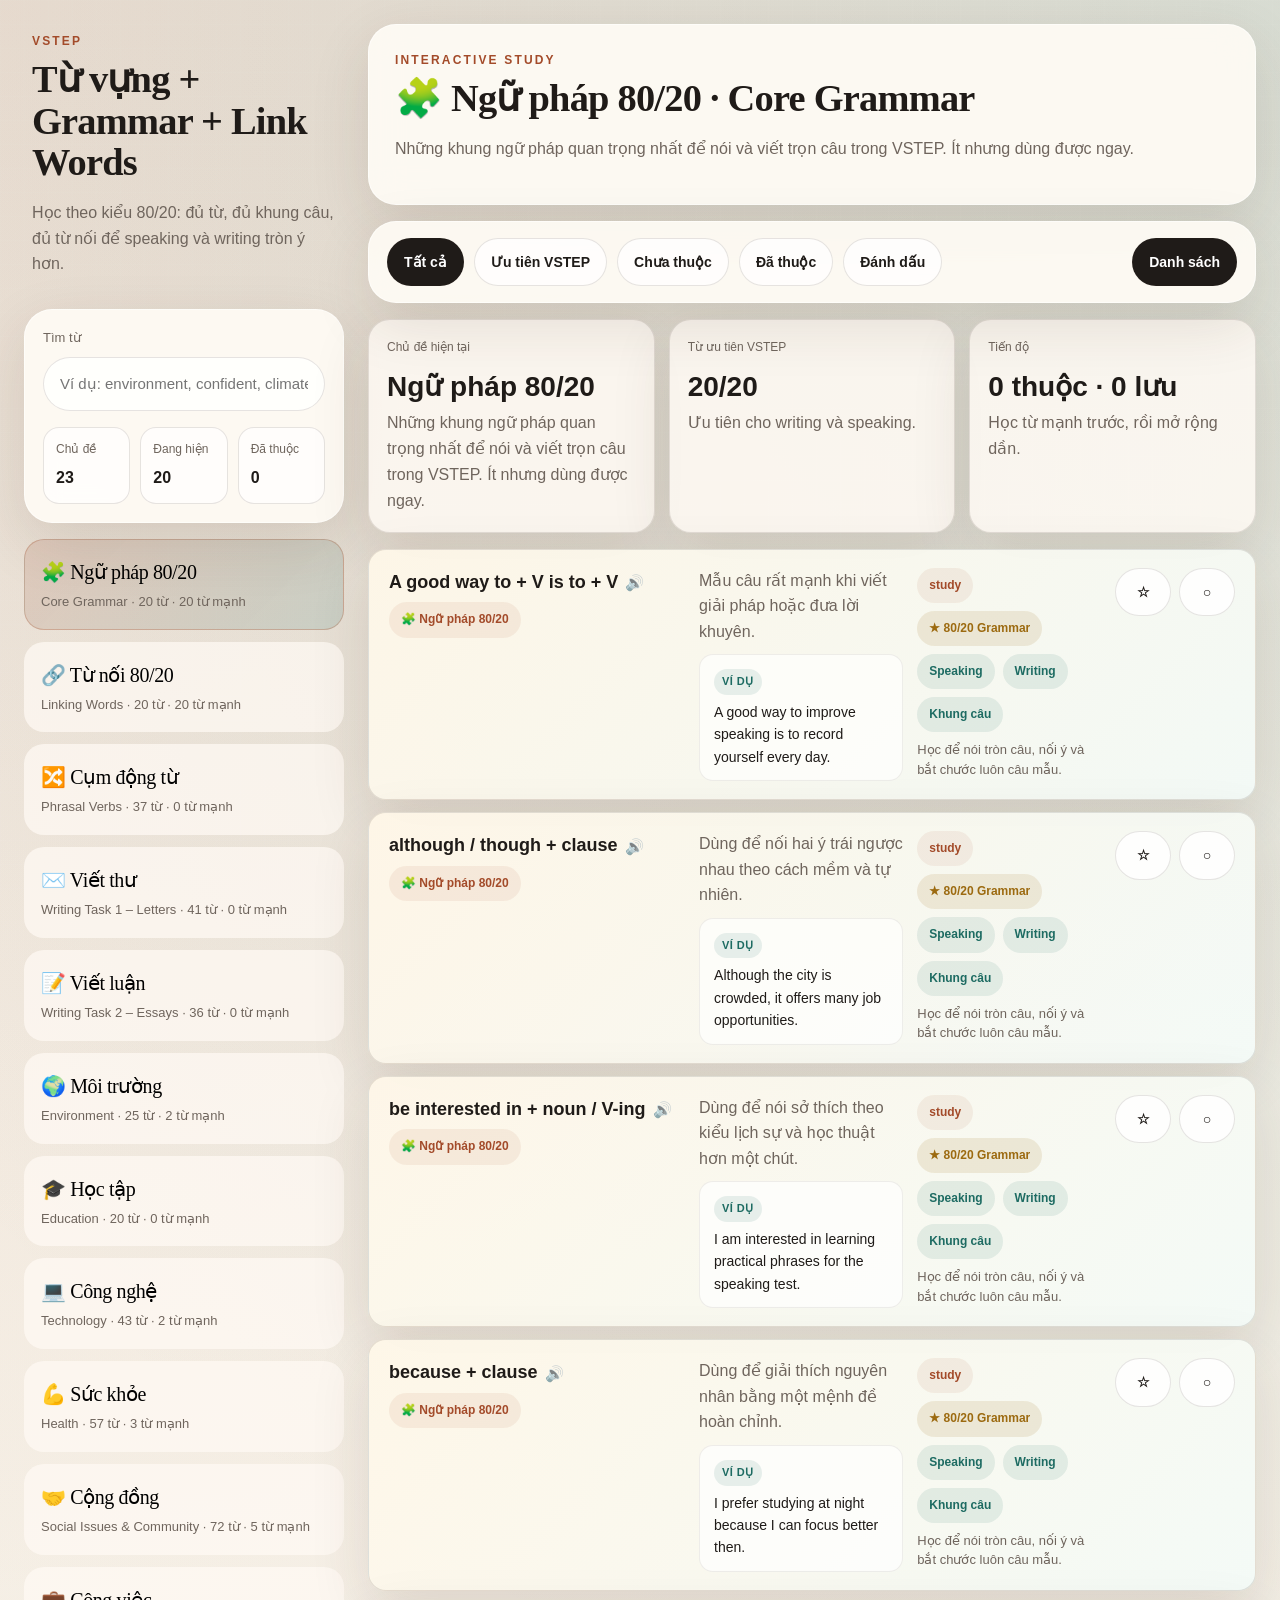
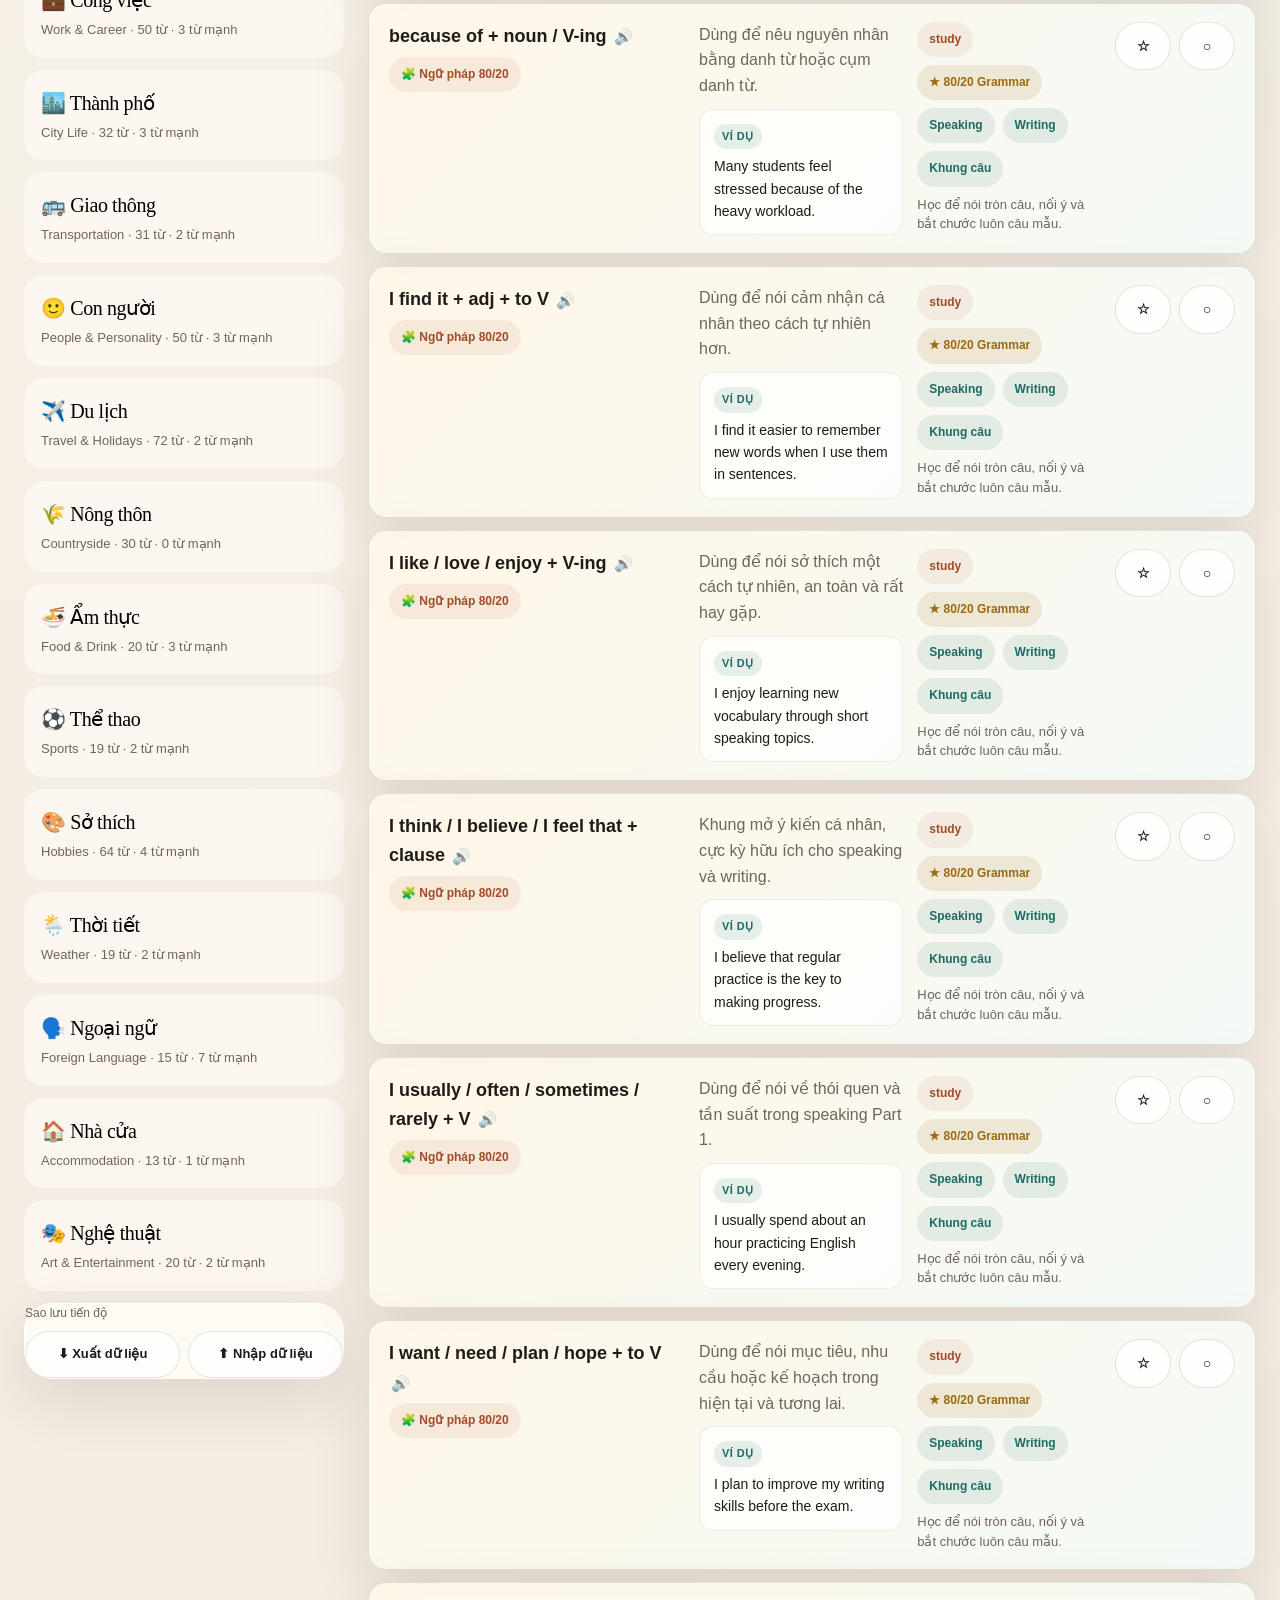
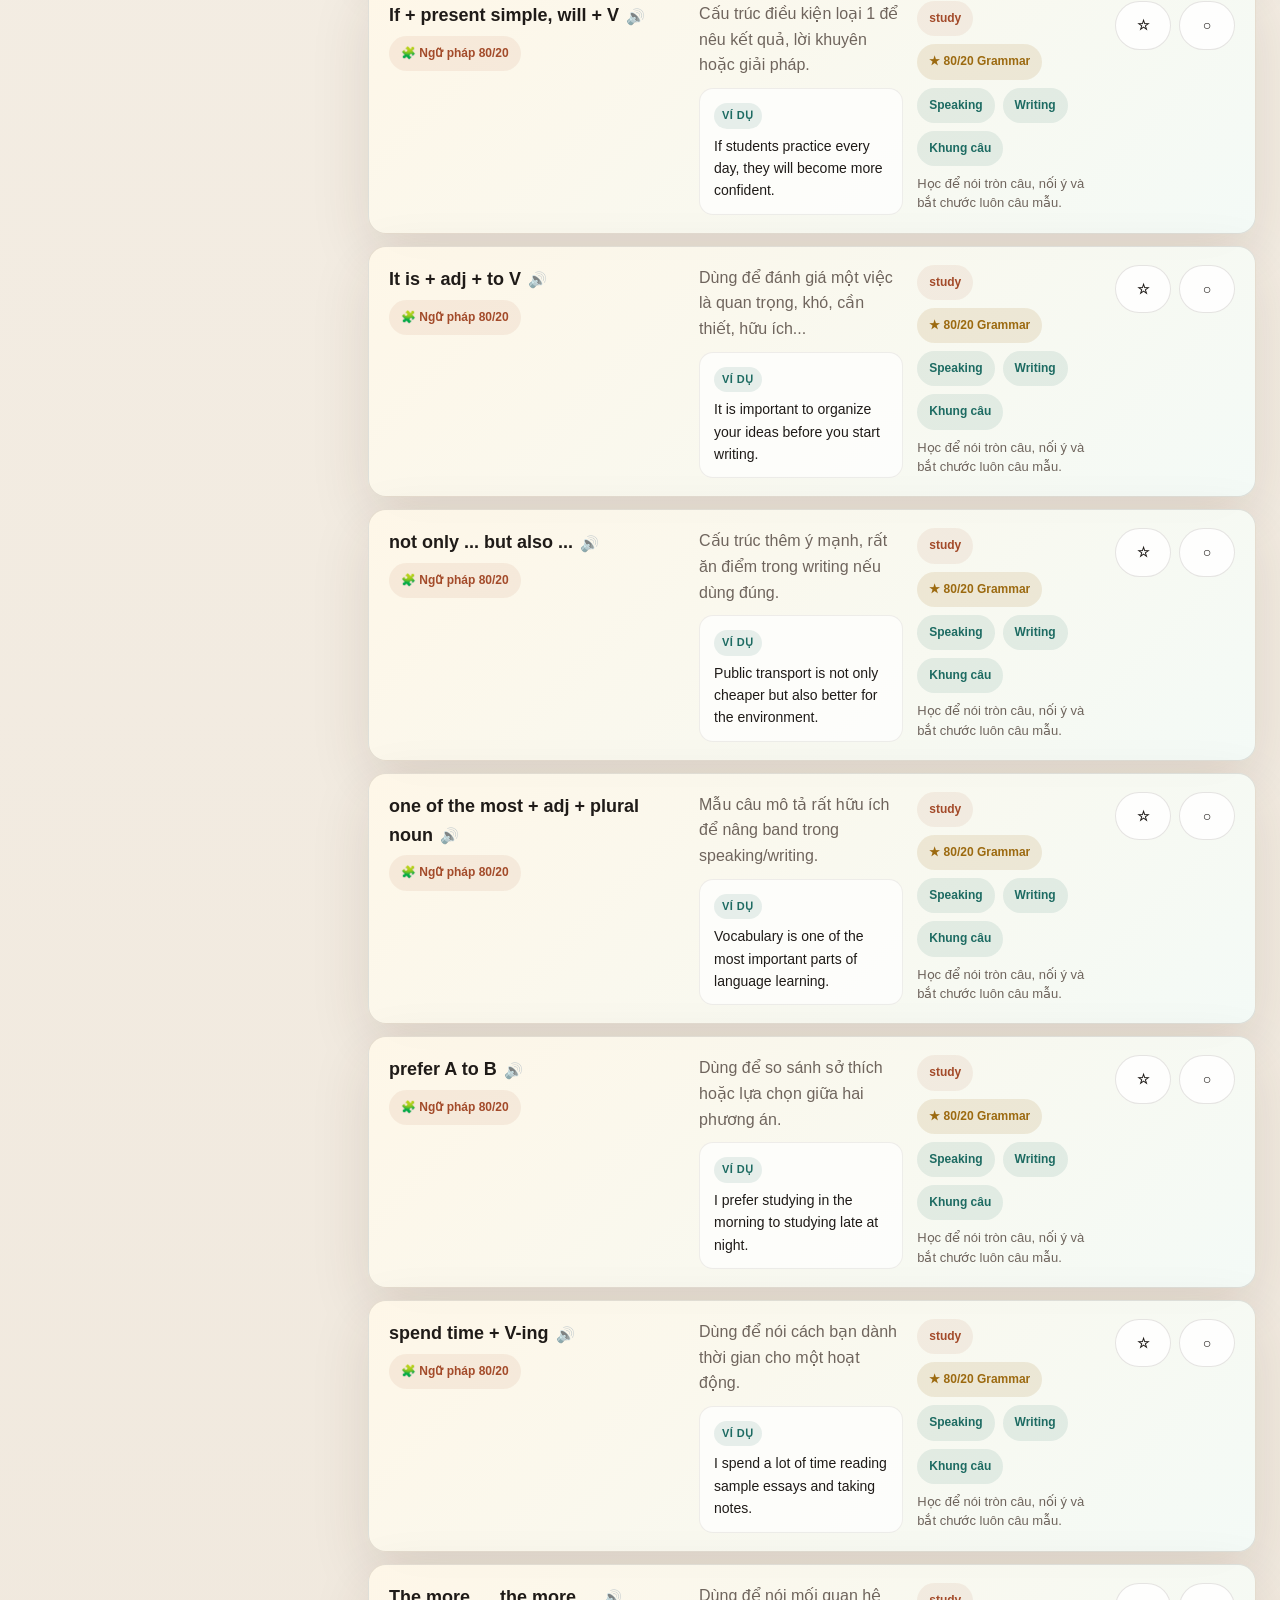
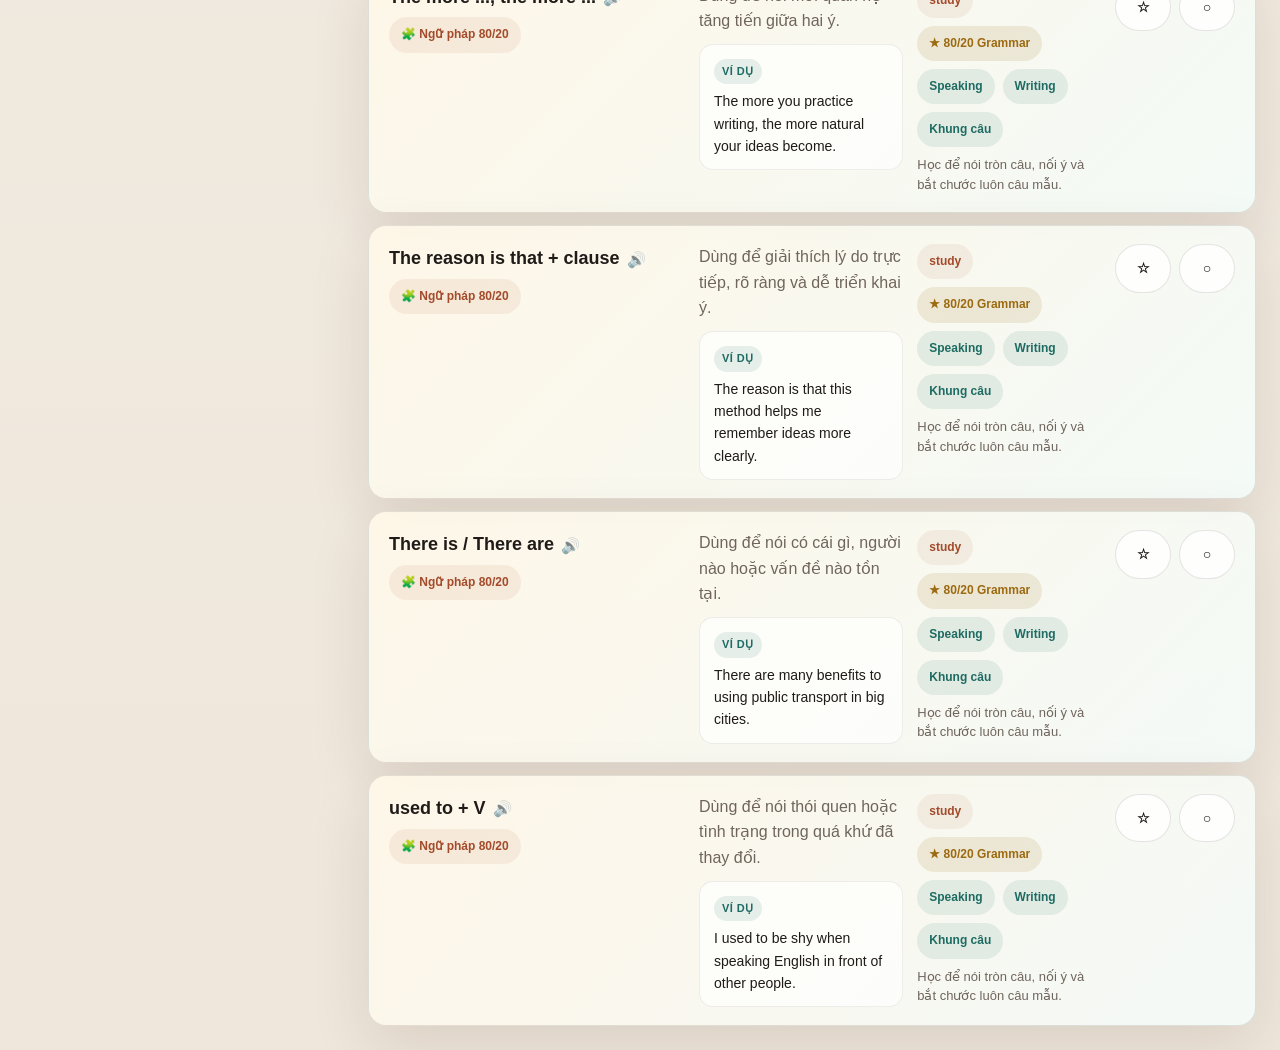
==== index.html @ f8750a2a "feat: thêm export/import tiến độ học (mastered, favorites)" ====
<!DOCTYPE html>
<html lang="vi">
<head>
  <meta charset="UTF-8" />
  <meta name="viewport" content="width=device-width, initial-scale=1.0" />
  <title>VSTEP Vocabulary Studio</title>
  <link rel="stylesheet" href="./styles.css" />
</head>
<body>
  <!-- Mobile: drawer backdrop -->
  <div class="drawer-backdrop" id="drawerBackdrop"></div>

  <div class="app-shell">
    <aside class="sidebar" id="sidebar">
      <div class="drawer-handle-bar"></div>
      <div class="brand">
        <p class="eyebrow">VSTEP</p>
        <h1>Từ vựng + Grammar + Link Words</h1>
        <p class="muted">Học theo kiểu 80/20: đủ từ, đủ khung câu, đủ từ nối để speaking và writing tròn ý hơn.</p>
      </div>

      <div class="panel sticky-panel">
        <label class="label" for="searchInput">Tìm từ</label>
        <input id="searchInput" class="search" type="text" placeholder="Ví dụ: environment, confident, climate change..." />

        <div class="mini-stats">
          <div>
            <span class="mini-label">Chủ đề</span>
            <strong id="themeCount">0</strong>
          </div>
          <div>
            <span class="mini-label">Đang hiện</span>
            <strong id="wordCount">0</strong>
          </div>
          <div>
            <span class="mini-label">Đã thuộc</span>
            <strong id="masteredCount">0</strong>
          </div>
        </div>
      </div>

      <div class="theme-list" id="themeList"></div>

      <div class="panel" style="margin:12px 0 0">
        <p class="mini-label" style="margin:0 0 8px">Sao lưu tiến độ</p>
        <div style="display:flex;gap:8px;flex-wrap:wrap">
          <button class="btn ghost" id="exportBtn" style="flex:1;font-size:13px">⬇ Xuất dữ liệu</button>
          <label class="btn ghost" id="importLabel" style="flex:1;font-size:13px;text-align:center;cursor:pointer">⬆ Nhập dữ liệu
            <input type="file" id="importFile" accept=".json" style="display:none" />
          </label>
        </div>
      </div>
    </aside>

    <main class="main">

      <!-- Mobile-only topbar -->
      <div class="mobile-topbar">
        <div class="mobile-topbar-brand">
          <p class="eyebrow" style="margin:0">VSTEP</p>
          <strong class="mobile-brand-title">Vocabulary Studio</strong>
        </div>
        <button class="mobile-topic-pill" id="openDrawerBtn" aria-label="Chọn chủ đề">
          <span id="mobileTopicLabel">Chọn chủ đề</span>
          <span class="mobile-topic-arrow">›</span>
        </button>
      </div>

      <section class="hero panel">
        <div>
          <p class="eyebrow">Interactive Study</p>
          <h2 id="heroTitle">Chọn một chủ đề để bắt đầu</h2>
          <p id="heroDesc" class="muted">Từ/cụm quan trọng cho speaking và writing sẽ được ưu tiên hiển thị trước.</p>
        </div>
        <div class="hero-actions">
          <button class="btn ghost" id="shuffleBtn">Đảo thẻ</button>
          <button class="btn" id="toggleQuizBtn">Bật quiz</button>
        </div>
      </section>

      <section class="controls panel">
        <div class="chips" id="filterChips">
          <button class="chip active" data-filter="all">Tất cả</button>
          <button class="chip" data-filter="priority">Ưu tiên VSTEP</button>
          <button class="chip" data-filter="unmastered">Chưa thuộc</button>
          <button class="chip" data-filter="mastered">Đã thuộc</button>
          <button class="chip" data-filter="favorites">Đánh dấu</button>
        </div>

        <div class="view-switch">
          <button class="seg active" data-view="cards">Flashcards</button>
          <button class="seg" data-view="list">Danh sách</button>
          <button class="seg" data-view="quiz">Quiz</button>
        </div>
      </section>

      <section id="summaryBar" class="summary-bar"></section>

      <section id="cardsView" class="cards-grid"></section>
      <section id="listView" class="list-view hidden"></section>
      <section id="quizView" class="quiz-view hidden"></section>
    </main>
  </div>

  <!-- Mobile bottom navigation -->
  <nav class="mobile-bottom-nav" id="mobileBottomNav">
    <button class="bnav-btn" data-view="cards">
      <span class="bnav-icon">🃏</span>
      <span class="bnav-label">Cards</span>
    </button>
    <button class="bnav-btn" data-view="list">
      <span class="bnav-icon">📋</span>
      <span class="bnav-label">Danh sách</span>
    </button>
    <button class="bnav-btn" data-view="quiz">
      <span class="bnav-icon">⚡</span>
      <span class="bnav-label">Quiz</span>
    </button>
    <button class="bnav-btn" id="openDrawerBtnNav">
      <span class="bnav-icon">📚</span>
      <span class="bnav-label">Chủ đề</span>
    </button>
  </nav>

  <script src="./vocab-data.js"></script>
  <script src="./app.js"></script>
</body>
</html>
---- styles.css ----
:root {
  --bg: #f4efe6;
  --paper: rgba(255, 252, 246, 0.9);
  --card: rgba(255, 250, 244, 0.96);
  --ink: #1f1b18;
  --muted: #6f655d;
  --line: rgba(53, 37, 28, 0.12);
  --accent: #a34b2a;
  --accent-2: #1d6b62;
  --accent-soft: rgba(163, 75, 42, 0.12);
  --gold: #9c6a10;
  --gold-soft: rgba(156, 106, 16, 0.12);
  --shadow: 0 20px 60px rgba(64, 42, 25, 0.12);
  --radius-xl: 28px;
  --radius-lg: 20px;
  --radius-md: 16px;
  --font-sans: "Be Vietnam Pro", "SF Pro Text", "SF Pro Display", "Helvetica Neue", "Segoe UI", "Arial", "Noto Sans", sans-serif;
  --font-display: "Palatino Linotype", "Book Antiqua", Georgia, "Times New Roman", serif;
}

* { box-sizing: border-box; }
html, body { margin: 0; padding: 0; }
body {
  font-family: var(--font-sans);
  color: var(--ink);
  background:
    radial-gradient(circle at top left, rgba(163, 75, 42, 0.12), transparent 28%),
    radial-gradient(circle at top right, rgba(29, 107, 98, 0.14), transparent 30%),
    linear-gradient(180deg, #f8f3ea 0%, #efe7dc 100%);
  min-height: 100vh;
  line-height: 1.6;
  -webkit-font-smoothing: antialiased;
  text-rendering: optimizeLegibility;
}

body::before {
  content: "";
  position: fixed;
  inset: 0;
  pointer-events: none;
  background-image:
    linear-gradient(rgba(255,255,255,0.12) 1px, transparent 1px),
    linear-gradient(90deg, rgba(255,255,255,0.12) 1px, transparent 1px);
  background-size: 24px 24px;
  opacity: 0.26;
}

input, button, textarea, select {
  font: inherit;
}

.app-shell {
  display: grid;
  grid-template-columns: 320px 1fr;
  gap: 24px;
  padding: 24px;
  align-items: start;
}

.sidebar, .main {
  position: relative;
  z-index: 1;
}

.brand h1, .hero h2, .theme-title, .word-front, .quiz-card h3 {
  font-family: var(--font-display);
  letter-spacing: -0.02em;
}

.brand {
  padding: 8px 8px 16px;
}

.eyebrow {
  margin: 0 0 8px;
  text-transform: uppercase;
  letter-spacing: 0.18em;
  font-size: 12px;
  color: var(--accent);
  font-weight: 800;
}

.brand h1, .hero h2 {
  margin: 0;
  font-size: clamp(28px, 3vw, 42px);
  line-height: 1.08;
}

.muted {
  color: var(--muted);
  line-height: 1.62;
}

.panel {
  background: var(--paper);
  border: 1px solid rgba(255,255,255,0.58);
  border-radius: var(--radius-xl);
  box-shadow: var(--shadow);
  backdrop-filter: blur(16px);
}

.sticky-panel {
  padding: 18px;
  margin-bottom: 16px;
}

.label {
  display: block;
  margin-bottom: 8px;
  font-size: 13px;
  color: var(--muted);
}

.search {
  width: 100%;
  border: 1px solid var(--line);
  border-radius: 999px;
  padding: 14px 16px;
  font-size: 15px;
  background: rgba(255,255,255,0.8);
  outline: none;
}

.search:focus {
  border-color: var(--accent);
  box-shadow: 0 0 0 4px rgba(163, 75, 42, 0.08);
}

.mini-stats {
  display: grid;
  grid-template-columns: repeat(3, 1fr);
  gap: 10px;
  margin-top: 16px;
}

.mini-stats div {
  padding: 12px;
  background: rgba(255,255,255,0.7);
  border-radius: 16px;
  border: 1px solid var(--line);
}

.mini-label {
  display: block;
  font-size: 12px;
  color: var(--muted);
  margin-bottom: 6px;
}

.theme-list {
  display: flex;
  flex-direction: column;
  gap: 12px;
}

.theme-btn {
  width: 100%;
  text-align: left;
  border: 1px solid transparent;
  background: rgba(255, 250, 244, 0.72);
  padding: 16px;
  border-radius: 20px;
  cursor: pointer;
  transition: transform 0.18s ease, border-color 0.18s ease, background 0.18s ease;
}

.theme-btn:hover { transform: translateY(-2px); border-color: var(--line); }
.theme-btn.active {
  background: linear-gradient(135deg, rgba(163, 75, 42, 0.15), rgba(29, 107, 98, 0.14));
  border-color: rgba(163, 75, 42, 0.28);
}

.theme-title {
  font-size: 20px;
  margin-bottom: 4px;
}

.theme-meta {
  color: var(--muted);
  font-size: 13px;
}

.main {
  display: grid;
  gap: 16px;
  align-content: start;
}

.hero {
  padding: 26px;
  display: flex;
  justify-content: space-between;
  align-items: flex-end;
  align-self: start;
  gap: 16px;
}

.hero-actions, .chips, .view-switch {
  display: flex;
  gap: 10px;
  flex-wrap: wrap;
}

.btn, .chip, .seg, .tiny-btn {
  border: none;
  cursor: pointer;
  border-radius: 999px;
  padding: 12px 16px;
  font-weight: 800;
  font-size: 14px;
  transition: transform 0.18s ease, opacity 0.18s ease, background 0.18s ease;
}

.btn:hover, .chip:hover, .seg:hover, .tiny-btn:hover { transform: translateY(-1px); }

.btn {
  background: var(--ink);
  color: white;
}

.btn.ghost {
  background: rgba(255,255,255,0.76);
  color: var(--ink);
  border: 1px solid var(--line);
}

.controls {
  padding: 16px 18px;
  display: flex;
  justify-content: space-between;
  gap: 14px;
  align-items: center;
  align-self: start;
  flex-wrap: wrap;
}

.chip, .seg {
  background: rgba(255,255,255,0.76);
  color: var(--ink);
  border: 1px solid var(--line);
}

.chip.active, .seg.active {
  background: var(--ink);
  color: white;
}

.summary-bar {
  display: grid;
  grid-template-columns: repeat(3, minmax(0, 1fr));
  gap: 14px;
  align-self: start;
}

.summary-card {
  padding: 18px;
  border-radius: 22px;
  background: rgba(255,250,244,0.82);
  border: 1px solid var(--line);
  box-shadow: var(--shadow);
}

.summary-card strong {
  display: block;
  font-size: 28px;
  margin-top: 8px;
}

.cards-grid {
  display: grid;
  grid-template-columns: repeat(auto-fill, minmax(300px, 1fr));
  gap: 18px;
  align-items: start;
}

.card {
  perspective: 1200px;
  min-height: 300px;
}

.card-inner {
  position: relative;
  width: 100%;
  height: 100%;
  min-height: 300px;
  transform-style: preserve-3d;
  transition: transform 0.6s ease;
}

.card.flipped .card-inner { transform: rotateY(180deg); }

.card-face {
  position: absolute;
  inset: 0;
  backface-visibility: hidden;
  border-radius: 24px;
  padding: 20px;
  background: var(--card);
  border: 1px solid rgba(255,255,255,0.74);
  box-shadow: var(--shadow);
  display: flex;
  flex-direction: column;
  justify-content: space-between;
  gap: 14px;
  overflow: hidden;
}

.card-back {
  transform: rotateY(180deg);
  background: linear-gradient(180deg, rgba(255,249,241,0.96), rgba(240,247,245,0.96));
}

.study-card .card-front {
  background: linear-gradient(180deg, rgba(255, 247, 232, 0.98), rgba(244, 251, 248, 0.98));
}

.study-card .card-back {
  background: linear-gradient(180deg, rgba(247, 251, 255, 0.98), rgba(242, 248, 245, 0.98));
}

.badge-row {
  display: flex;
  flex-wrap: wrap;
  gap: 8px;
  margin-bottom: 10px;
}

.tag-row {
  margin-top: 8px;
  margin-bottom: 10px;
}

.word-front {
  font-size: clamp(28px, 2.2vw, 34px);
  line-height: 1.14;
  margin: 0 0 8px;
  word-break: break-word;
}

.word-vi {
  font-size: clamp(20px, 1.8vw, 24px);
  margin: 0;
  line-height: 1.35;
}

.word-type, .word-note, .theme-pill, .priority-badge, .skill-chip {
  display: inline-flex;
  align-items: center;
  gap: 8px;
  width: fit-content;
  padding: 8px 12px;
  border-radius: 999px;
  font-size: 12px;
  font-weight: 800;
}

.word-type, .theme-pill {
  background: rgba(163, 75, 42, 0.08);
  color: var(--accent);
}

.word-note {
  background: rgba(29, 107, 98, 0.10);
  color: var(--accent-2);
}

.priority-badge {
  background: var(--gold-soft);
  color: var(--gold);
}

.skill-chip {
  background: rgba(29, 107, 98, 0.1);
  color: var(--accent-2);
}

.word-meta {
  color: var(--muted);
  font-size: 13px;
  line-height: 1.5;
  margin-top: 8px;
}

.card-actions {
  display: flex;
  justify-content: space-between;
  gap: 8px;
}

.tiny-btn {
  background: rgba(255,255,255,0.84);
  border: 1px solid var(--line);
  color: var(--ink);
  flex: 1;
}

.tiny-btn.active {
  background: var(--accent);
  color: white;
  border-color: transparent;
}

.speak-btn {
  background: none;
  border: none;
  cursor: pointer;
  padding: 0 2px;
  font-size: 0.85em;
  opacity: 0.6;
  vertical-align: middle;
  line-height: 1;
  transition: opacity 0.15s;
}
.speak-btn:hover { opacity: 1; transform: none; }

.list-view {
  display: grid;
  gap: 12px;
  align-content: start;
}

.list-row {
  display: grid;
  grid-template-columns: minmax(220px, 1.45fr) minmax(180px, 1fr) minmax(170px, 0.9fr) 120px;
  gap: 14px;
  align-items: start;
  padding: 18px 20px;
  background: rgba(255,250,244,0.88);
  border: 1px solid var(--line);
  border-radius: 18px;
  box-shadow: var(--shadow);
}

.study-list-row {
  background: linear-gradient(135deg, rgba(255, 247, 232, 0.92), rgba(244, 251, 248, 0.92));
}

.list-row .en {
  font-weight: 800;
  font-size: 18px;
  margin-bottom: 6px;
}

.list-row .vi { color: var(--muted); }

.example-box {
  margin-top: 10px;
  padding: 12px 14px;
  border-radius: 14px;
  background: rgba(255,255,255,0.68);
  border: 1px solid rgba(53, 37, 28, 0.08);
}

.example-label {
  display: inline-flex;
  margin-bottom: 6px;
  padding: 4px 8px;
  border-radius: 999px;
  font-size: 11px;
  font-weight: 800;
  letter-spacing: 0.04em;
  text-transform: uppercase;
  background: rgba(29, 107, 98, 0.1);
  color: var(--accent-2);
}

.example-text {
  font-size: 14px;
  line-height: 1.6;
  color: var(--ink);
}

.list-meta {
  display: flex;
  flex-wrap: wrap;
  gap: 8px;
}

/* ── Writing Template Layout ──────────────────────────── */
.tpl-group {
  background: rgba(255, 252, 246, 0.94);
  border: 1px solid var(--line);
  border-radius: 20px;
  box-shadow: var(--shadow);
  overflow: hidden;
  margin-bottom: 4px;
}

.tpl-group-header {
  display: flex;
  align-items: baseline;
  gap: 12px;
  padding: 16px 22px;
  background: linear-gradient(135deg, rgba(163, 75, 42, 0.08), rgba(29, 107, 98, 0.08));
  border-bottom: 1px solid var(--line);
}

.tpl-group-title {
  font-weight: 800;
  font-size: 16px;
  color: var(--ink);
  letter-spacing: -0.01em;
}

.tpl-group-subtitle {
  font-size: 12.5px;
  color: var(--muted);
  font-weight: 500;
}

.tpl-group-body {
  display: grid;
  gap: 0;
}

.tpl-line {
  display: grid;
  grid-template-columns: 140px 1fr;
  gap: 0;
  border-bottom: 1px solid rgba(53, 37, 28, 0.06);
}

.tpl-line:last-child {
  border-bottom: none;
}

.tpl-line-label {
  padding: 14px 16px 14px 22px;
  font-size: 11.5px;
  font-weight: 700;
  text-transform: uppercase;
  letter-spacing: 0.04em;
  color: var(--accent);
  background: rgba(163, 75, 42, 0.04);
  border-right: 1px solid rgba(53, 37, 28, 0.07);
  display: flex;
  align-items: center;
  line-height: 1.4;
}

.tpl-line-text {
  padding: 14px 20px;
  font-size: 15px;
  font-weight: 500;
  color: var(--ink);
  line-height: 1.65;
}

.tpl-line-text [class*="["],
.tpl-line-text {
  /* highlight các phần [CHỖ ĐIỀN] */
}

@media (max-width: 600px) {
  .tpl-line {
    grid-template-columns: 1fr;
  }
  .tpl-line-label {
    padding: 10px 16px 6px 16px;
    border-right: none;
    border-bottom: none;
    background: none;
  }
  .tpl-line-text {
    padding: 2px 16px 14px 16px;
    font-size: 14px;
  }
  .tpl-group-header { padding: 13px 16px; }
}
/* ──────────────────────────────────────────────────────── */
/* ──────────────────────────────────────────────────────── */

.quiz-view {
  display: grid;
  align-content: start;
  justify-items: center;
  padding-top: 8px;
}

.quiz-card {
  width: min(760px, 100%);
  padding: 28px;
  background: rgba(255, 252, 247, 0.92);
  border-radius: 28px;
  border: 1px solid var(--line);
  box-shadow: var(--shadow);
}

.quiz-top {
  display: flex;
  justify-content: space-between;
  gap: 10px;
  align-items: center;
  margin-bottom: 18px;
}

.progress {
  height: 10px;
  background: rgba(31,27,24,0.08);
  border-radius: 999px;
  overflow: hidden;
  margin-bottom: 18px;
}

.progress-bar {
  height: 100%;
  width: 0;
  background: linear-gradient(90deg, var(--accent), var(--accent-2));
}

.quiz-word {
  font-size: clamp(28px, 5vw, 48px);
  line-height: 1.14;
  margin: 10px 0 8px;
}

.quiz-hint {
  margin: 0 0 18px;
  color: var(--muted);
}

.quiz-options {
  display: grid;
  gap: 10px;
}

.option {
  text-align: left;
  padding: 14px 16px;
  border-radius: 16px;
  border: 1px solid var(--line);
  background: white;
  cursor: pointer;
  font-size: 15px;
}

.option.correct { background: rgba(29, 107, 98, 0.14); border-color: rgba(29, 107, 98, 0.35); }
.option.wrong { background: rgba(163, 75, 42, 0.14); border-color: rgba(163, 75, 42, 0.35); }

.option-key {
  display: inline-flex;
  align-items: center;
  justify-content: center;
  width: 22px;
  height: 22px;
  border-radius: 6px;
  background: var(--line);
  font-size: 11px;
  font-weight: 800;
  margin-right: 10px;
  flex-shrink: 0;
  color: var(--muted);
}

/* Quiz mode tabs */
.quiz-mode-tabs {
  display: flex;
  gap: 8px;
  margin-bottom: 16px;
  flex-wrap: wrap;
}

.mode-tab {
  flex: 1;
  padding: 8px 12px;
  border-radius: 999px;
  border: 1px solid var(--line);
  background: rgba(255,255,255,0.76);
  color: var(--ink);
  font-size: 13px;
  font-weight: 700;
  cursor: pointer;
  transition: all 0.18s ease;
}

.mode-tab.active {
  background: var(--ink);
  color: white;
  border-color: transparent;
}

.mode-tab:hover:not(.active) {
  border-color: var(--accent);
  color: var(--accent);
}

/* Fill-in mode */
.fill-area {
  display: flex;
  gap: 10px;
  align-items: center;
  flex-wrap: wrap;
  margin-bottom: 4px;
}

.fill-input {
  flex: 1;
  min-width: 0;
  border: 2px solid var(--line);
  border-radius: 14px;
  padding: 14px 16px;
  font-size: 16px;
  background: white;
  outline: none;
  transition: border-color 0.18s, box-shadow 0.18s;
}

.fill-input:focus {
  border-color: var(--accent);
  box-shadow: 0 0 0 4px rgba(163, 75, 42, 0.08);
}

.fill-input.fill-correct {
  border-color: var(--accent-2);
  background: rgba(29, 107, 98, 0.06);
}

.fill-input.fill-wrong {
  border-color: var(--accent);
  background: rgba(163, 75, 42, 0.06);
}

.fill-answer {
  margin-top: 10px;
  padding: 10px 14px;
  background: rgba(163, 75, 42, 0.08);
  border-radius: 12px;
  font-size: 14px;
  color: var(--accent);
  width: 100%;
}

/* Wrong words review */
.wrong-review {
  margin: 16px 0;
  padding: 16px;
  background: rgba(163, 75, 42, 0.06);
  border-radius: 16px;
  border: 1px solid rgba(163, 75, 42, 0.14);
}

.wrong-list {
  display: grid;
  gap: 8px;
  max-height: 220px;
  overflow-y: auto;
}

.wrong-item {
  display: flex;
  justify-content: space-between;
  align-items: center;
  gap: 12px;
  padding: 10px 12px;
  background: white;
  border-radius: 10px;
  font-size: 14px;
}

.wrong-en {
  font-weight: 700;
  color: var(--ink);
}

.wrong-vi {
  color: var(--muted);
  text-align: right;
}

.quiz-footer {
  display: flex;
  justify-content: space-between;
  align-items: center;
  gap: 10px;
  margin-top: 18px;
  flex-wrap: wrap;
}

.hidden { display: none !important; }

/* ── Drawer backdrop ────────────────────────────────────────── */
.drawer-backdrop {
  display: none;
  position: fixed;
  inset: 0;
  background: rgba(31, 27, 24, 0.52);
  z-index: 190;
  backdrop-filter: blur(4px);
  -webkit-backdrop-filter: blur(4px);
  opacity: 0;
  transition: opacity 0.3s ease;
}
.drawer-backdrop.visible { opacity: 1; }

/* ── Drawer handle bar ──────────────────────────────────────── */
.drawer-handle-bar {
  display: none;
  width: 44px;
  height: 5px;
  background: var(--line);
  border-radius: 999px;
  margin: 0 auto 8px;
  flex-shrink: 0;
}

/* ── Mobile topbar (hidden on desktop) ──────────────────────── */
.mobile-topbar {
  display: none;
}
.mobile-topbar-brand .eyebrow { font-size: 11px; }
.mobile-brand-title {
  font-family: var(--font-display);
  font-size: 18px;
  line-height: 1.2;
  display: block;
}
.mobile-topic-pill {
  display: flex;
  align-items: center;
  gap: 6px;
  padding: 10px 16px;
  border-radius: 999px;
  border: 1px solid var(--line);
  background: rgba(255, 255, 255, 0.88);
  cursor: pointer;
  font-size: 13px;
  font-weight: 700;
  max-width: 54%;
  overflow: hidden;
  transition: all 0.18s ease;
  box-shadow: 0 2px 10px rgba(64, 42, 25, 0.08);
}
.mobile-topic-pill:active { transform: scale(0.97); opacity: 0.85; }
.mobile-topic-pill span:first-child {
  overflow: hidden;
  text-overflow: ellipsis;
  white-space: nowrap;
  flex: 1;
}
.mobile-topic-arrow {
  font-size: 22px;
  color: var(--muted);
  flex-shrink: 0;
  line-height: 1;
}

/* ── Mobile bottom nav (hidden on desktop) ──────────────────── */
.mobile-bottom-nav { display: none; }

.bnav-btn {
  flex: 1;
  display: flex;
  flex-direction: column;
  align-items: center;
  gap: 3px;
  padding: 8px 4px;
  border: none;
  background: none;
  border-radius: 14px;
  cursor: pointer;
  transition: all 0.18s ease;
  color: var(--muted);
}
.bnav-btn.active {
  color: var(--accent);
  background: var(--accent-soft);
}
.bnav-btn:active { transform: scale(0.93); }
.bnav-icon { font-size: 20px; line-height: 1; }
.bnav-label { font-size: 10px; font-weight: 700; letter-spacing: 0.02em; }

@media (max-width: 1180px) {
  .cards-grid { grid-template-columns: repeat(auto-fill, minmax(280px, 1fr)); }
  .list-row { grid-template-columns: minmax(200px, 1.2fr) minmax(160px, 0.95fr) minmax(150px, 0.85fr) 100px; }
}

@media (max-width: 980px) {
  /* Extra bottom space for fixed bottom nav */
  body { padding-bottom: 76px; }

  .app-shell {
    grid-template-columns: 1fr;
    padding: 0 12px 12px;
    gap: 12px;
  }

  /* ── Sidebar → bottom drawer ────────────────────────────── */
  .sidebar {
    position: fixed !important;
    inset: auto 0 0;
    z-index: 200;
    max-height: 82vh;
    overflow-y: auto;
    border-radius: 28px 28px 0 0;
    border: 1px solid rgba(255, 255, 255, 0.62);
    border-bottom: none;
    box-shadow: 0 -20px 60px rgba(64, 42, 25, 0.26);
    padding: 8px 16px 32px;
    gap: 12px;
    transform: translateY(100%);
    transition: transform 0.38s cubic-bezier(0.32, 0.72, 0, 1);
    background: rgb(255, 252, 246) !important;
    backdrop-filter: none !important;
    -webkit-backdrop-filter: none !important;
  }
  .sidebar.drawer-open { transform: translateY(0); }

  /* Show handle + backdrop */
  .drawer-backdrop { display: block; }
  .drawer-handle-bar { display: block; }

  /* Hide brand in drawer (saves space) */
  .sidebar .brand { display: none; }

  /* ── Mobile topbar ───────────────────────────────────────── */
  .mobile-topbar {
    display: flex;
    align-items: center;
    justify-content: space-between;
    gap: 12px;
    padding: 18px 4px 6px;
  }

  /* ── Mobile bottom nav ───────────────────────────────────── */
  .mobile-bottom-nav {
    display: flex;
    position: fixed;
    bottom: 0; left: 0; right: 0;
    z-index: 100;
    background: rgba(255, 252, 246, 0.97);
    border-top: 1px solid var(--line);
    backdrop-filter: blur(24px);
    -webkit-backdrop-filter: blur(24px);
    padding: 8px 16px;
    padding-bottom: calc(8px + env(safe-area-inset-bottom, 0px));
    gap: 4px;
    box-shadow: 0 -4px 28px rgba(64, 42, 25, 0.08);
  }

  /* View switch in controls replaced by bottom nav */
  .controls .view-switch { display: none; }
  .controls { padding: 12px 14px; }

  /* Hero compact */
  .hero { padding: 18px; flex-direction: column; align-items: stretch; gap: 12px; }
  #heroDesc { display: none; }

  .summary-bar { grid-template-columns: 1fr; }
  .cards-grid { grid-template-columns: repeat(auto-fill, minmax(260px, 1fr)); }
  .list-row { grid-template-columns: 1fr; }
}

@media (max-width: 680px) {
  .app-shell { padding: 0 10px 10px; }
  .cards-grid { grid-template-columns: 1fr; }
  .card, .card-inner { min-height: 280px; }
  .quiz-card { padding: 20px; }
  .quiz-mode-tabs { gap: 6px; }
  .mode-tab { font-size: 12px; padding: 7px 10px; }
}
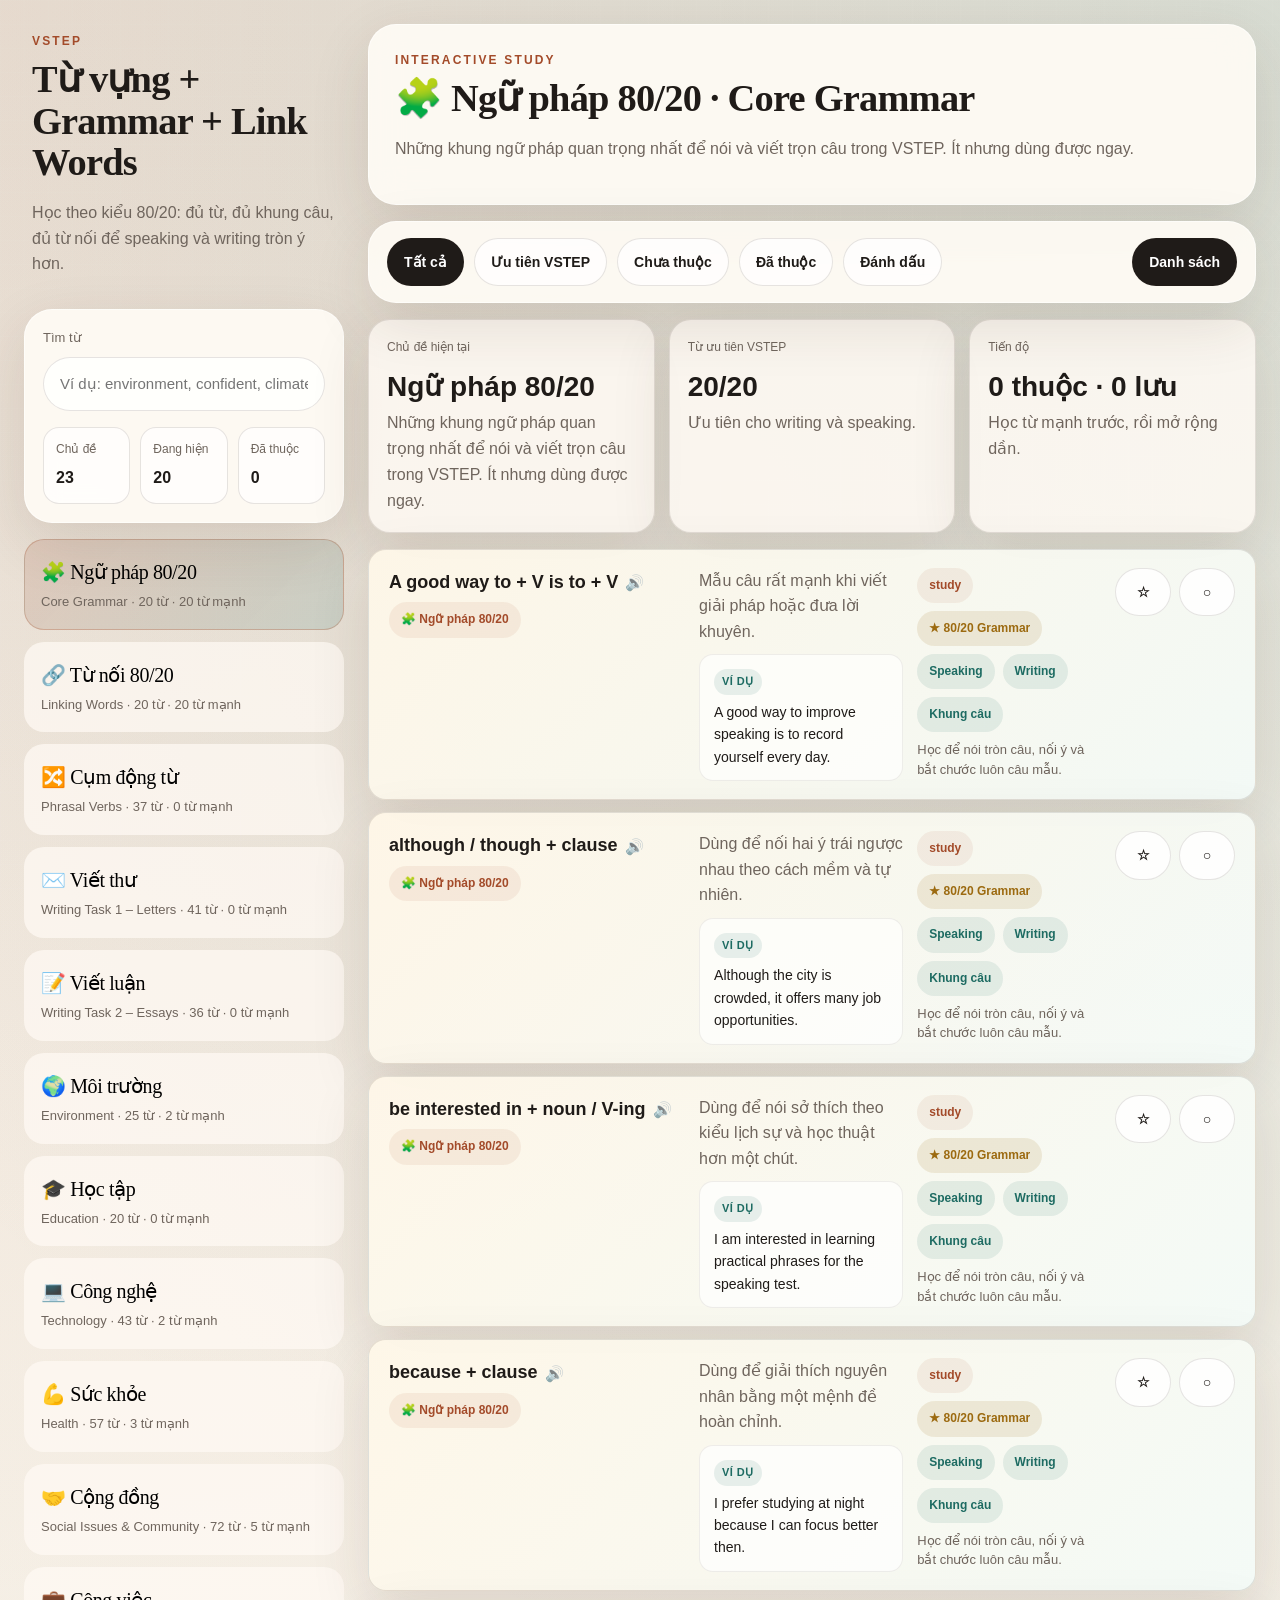
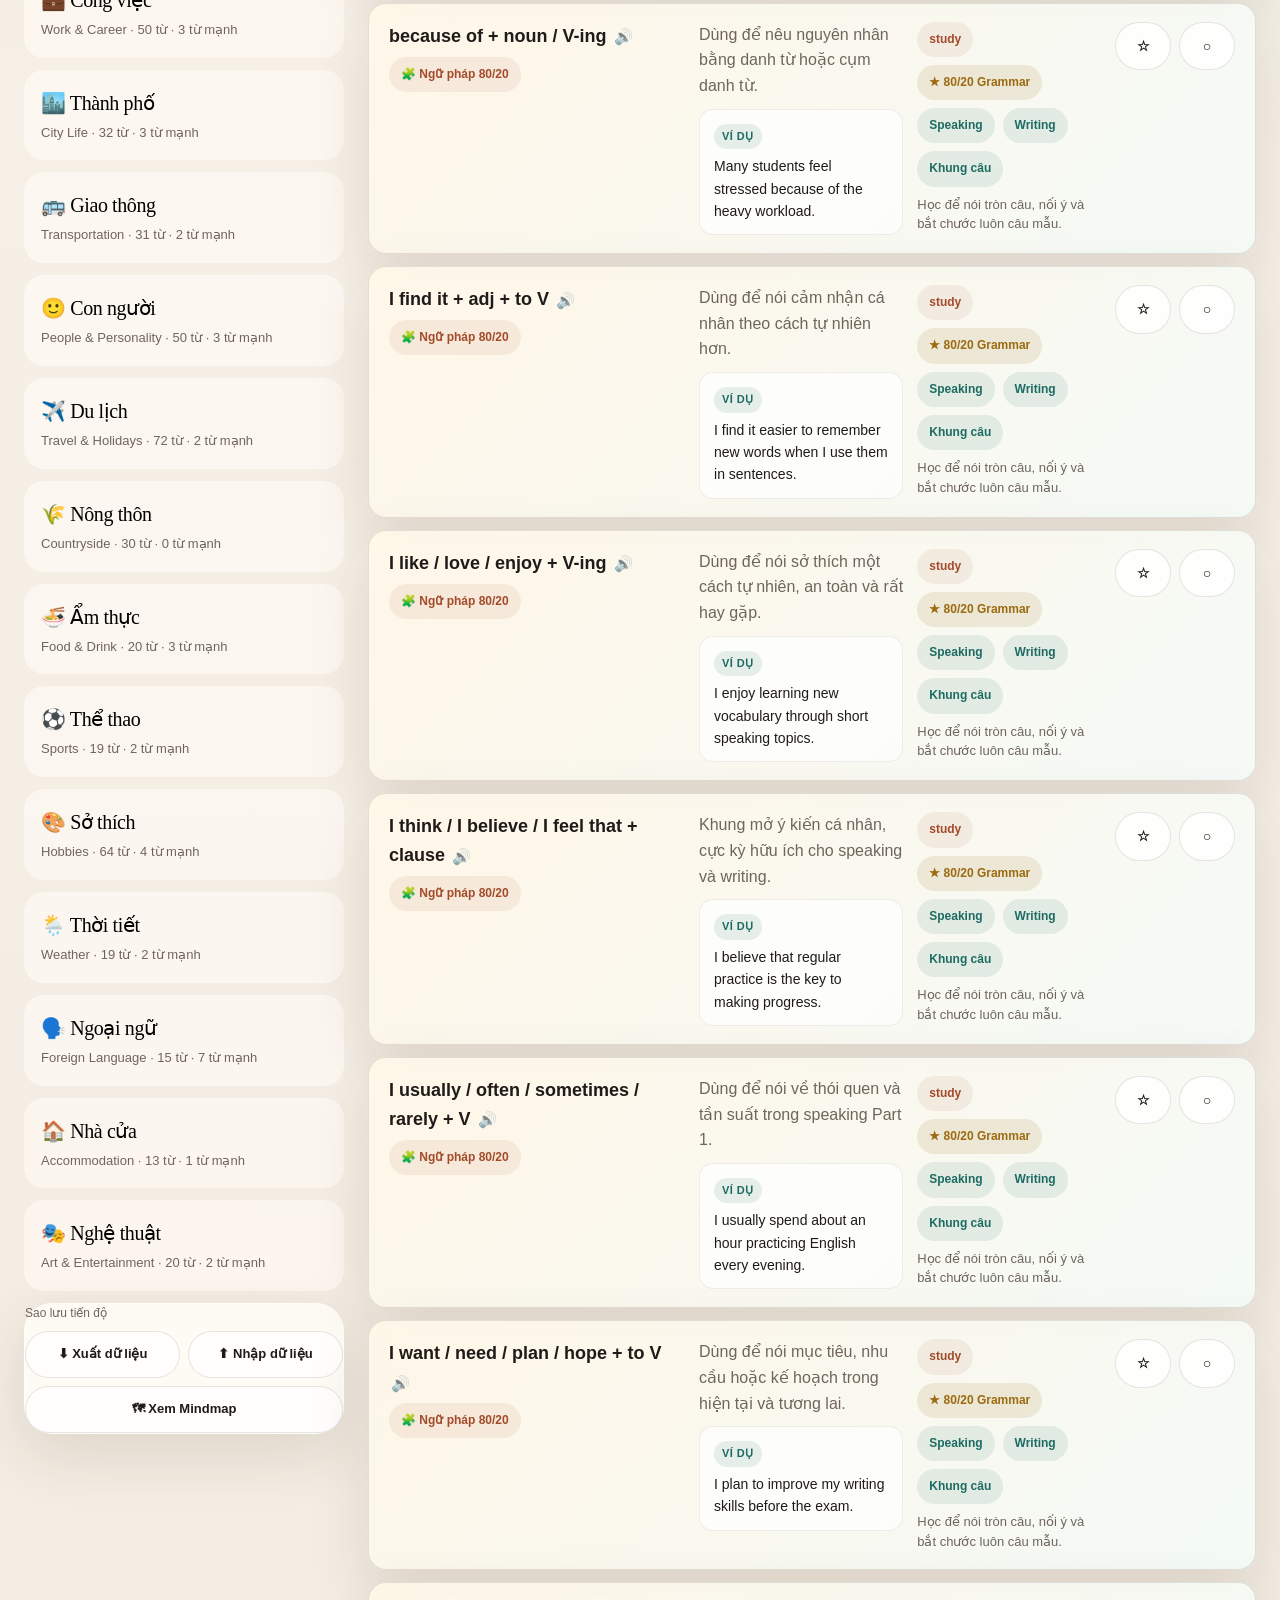
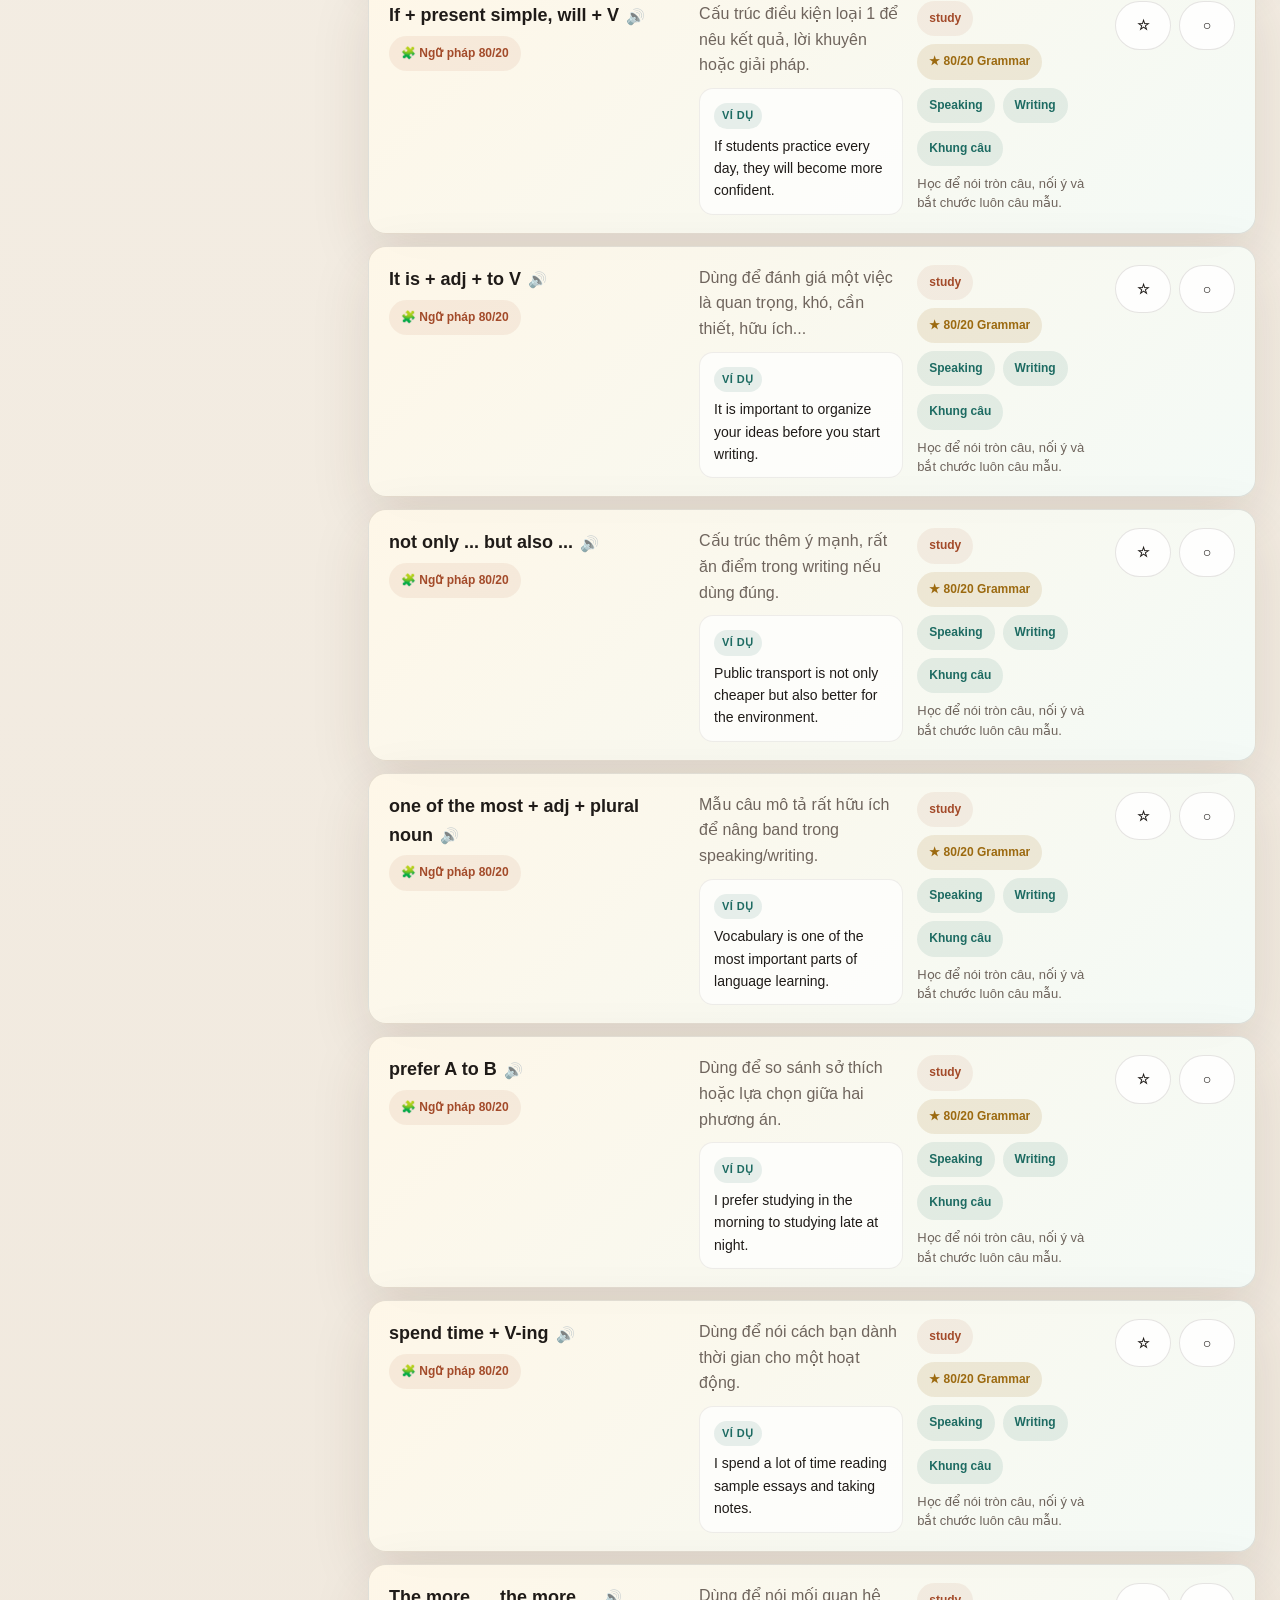
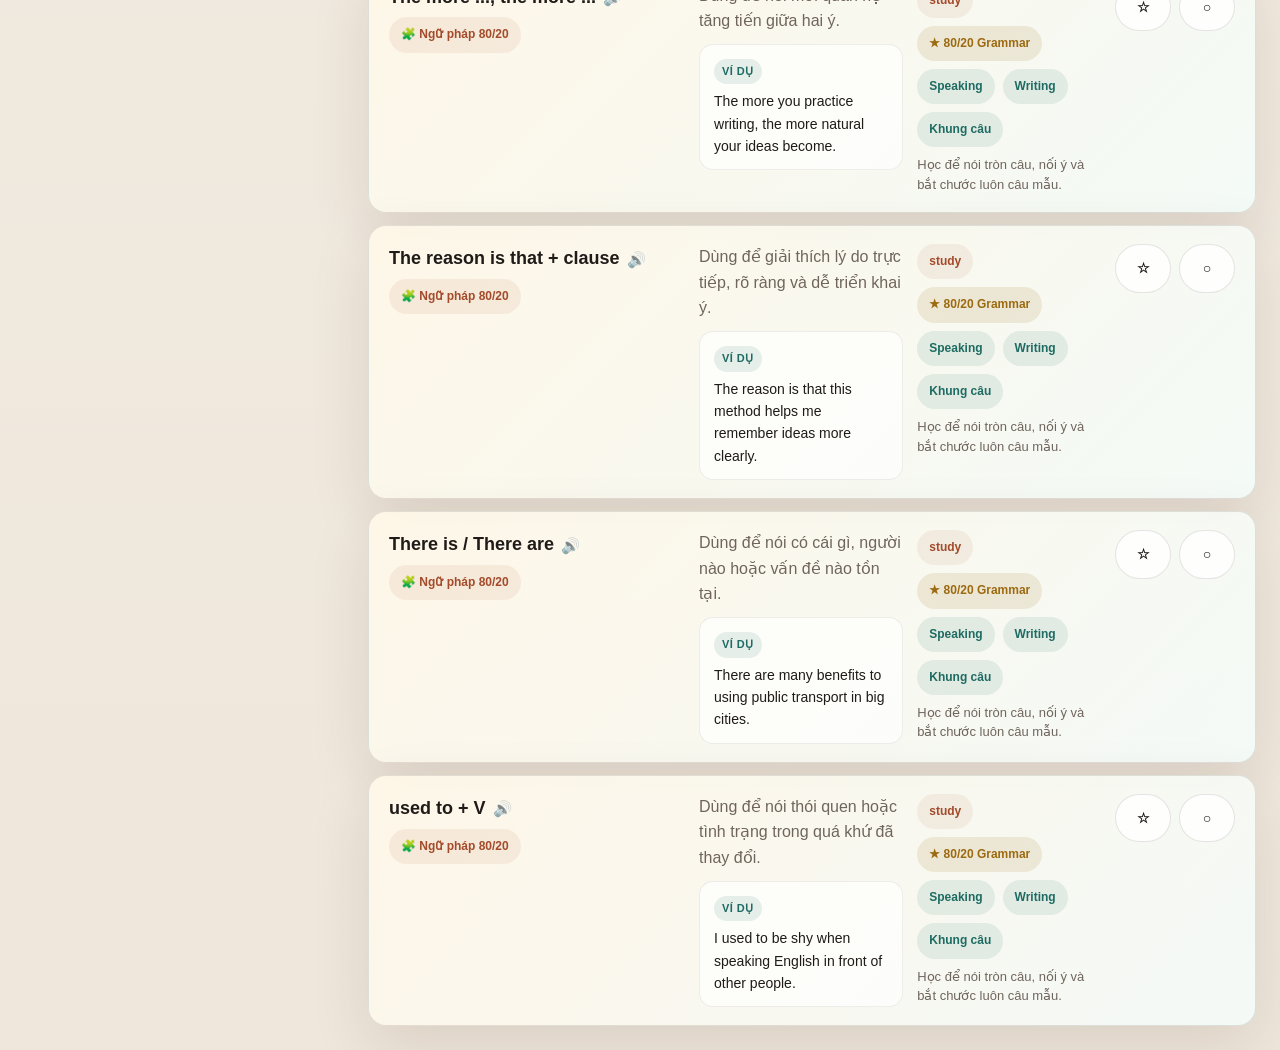
==== commit 64786e89: "feat: thêm trang mindmap tổng quan từ vựng theo chủ đề" ====
--- a/index.html
+++ b/index.html
@@ -49,6 +49,7 @@
             <input type="file" id="importFile" accept=".json" style="display:none" />
           </label>
         </div>
+        <a href="mindmap.html" class="btn ghost" style="display:block;text-align:center;margin-top:8px;font-size:13px;text-decoration:none">🗺 Xem Mindmap</a>
       </div>
     </aside>
 
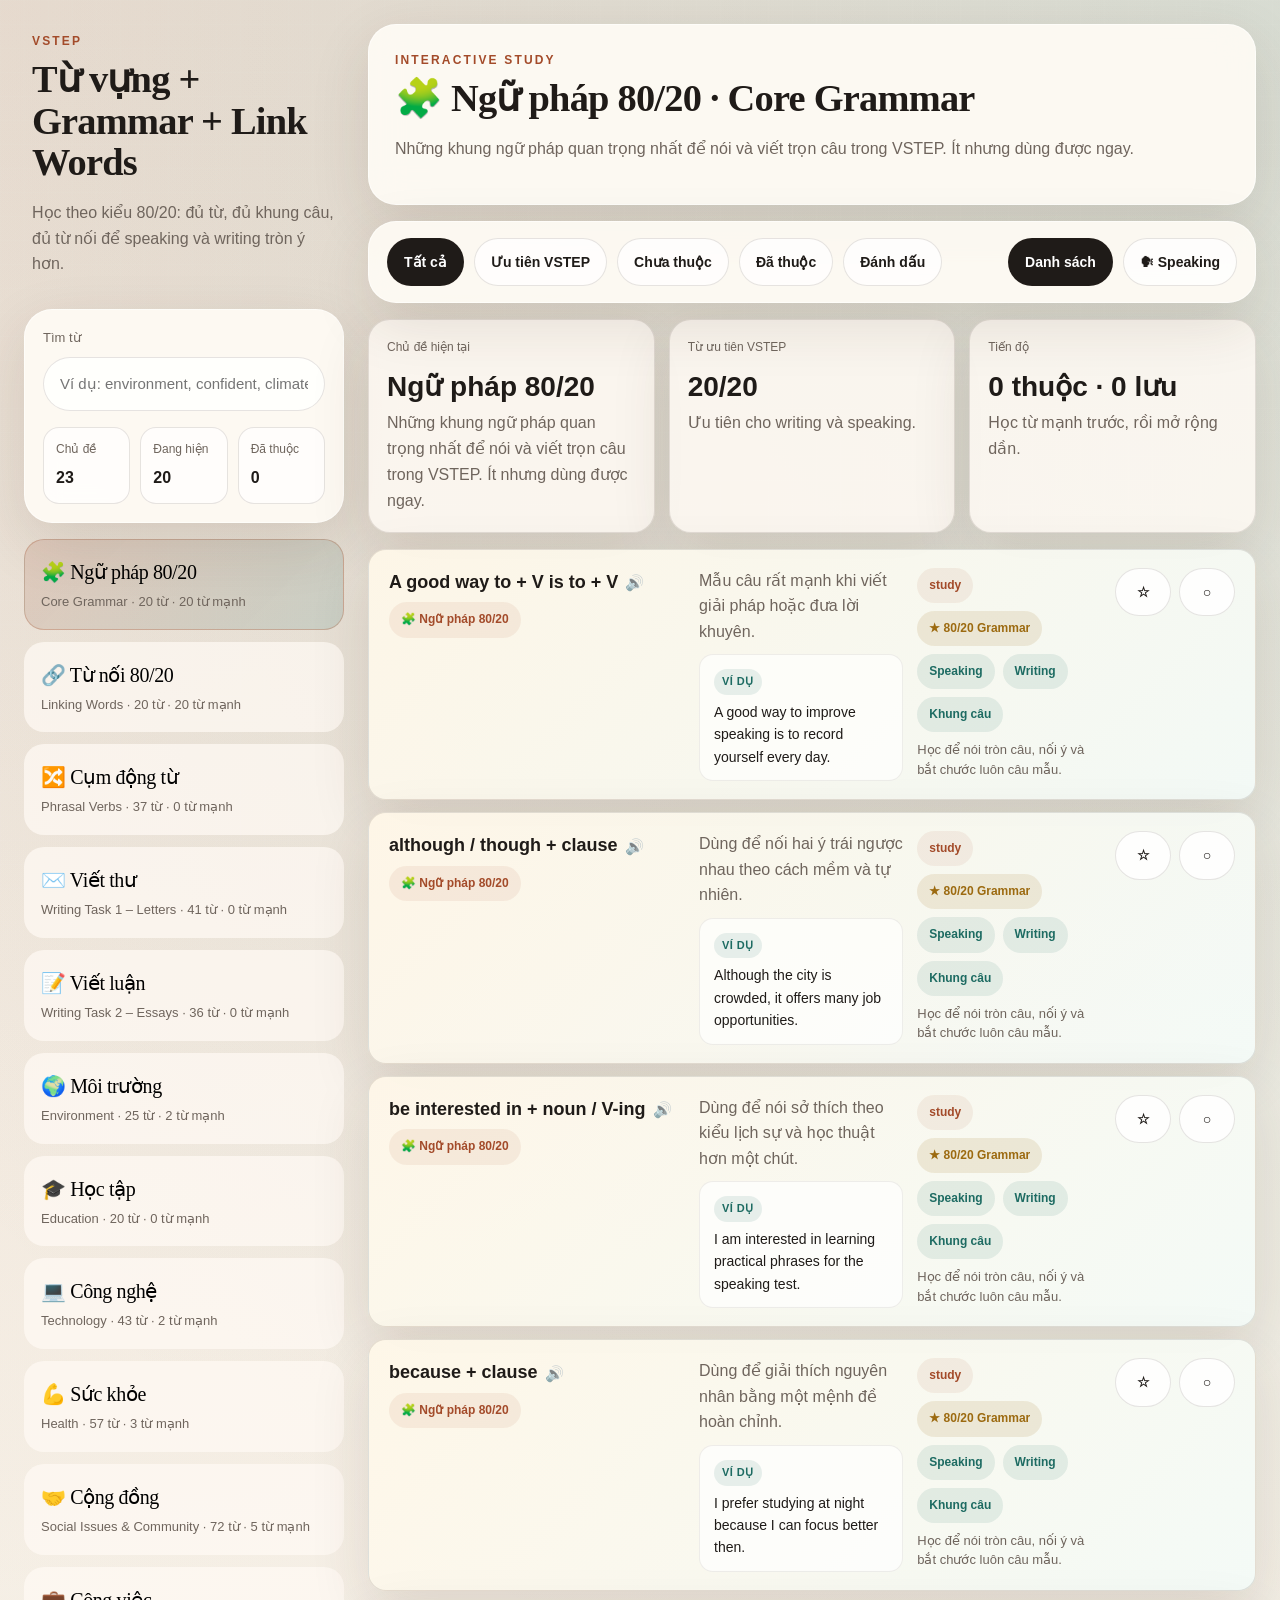
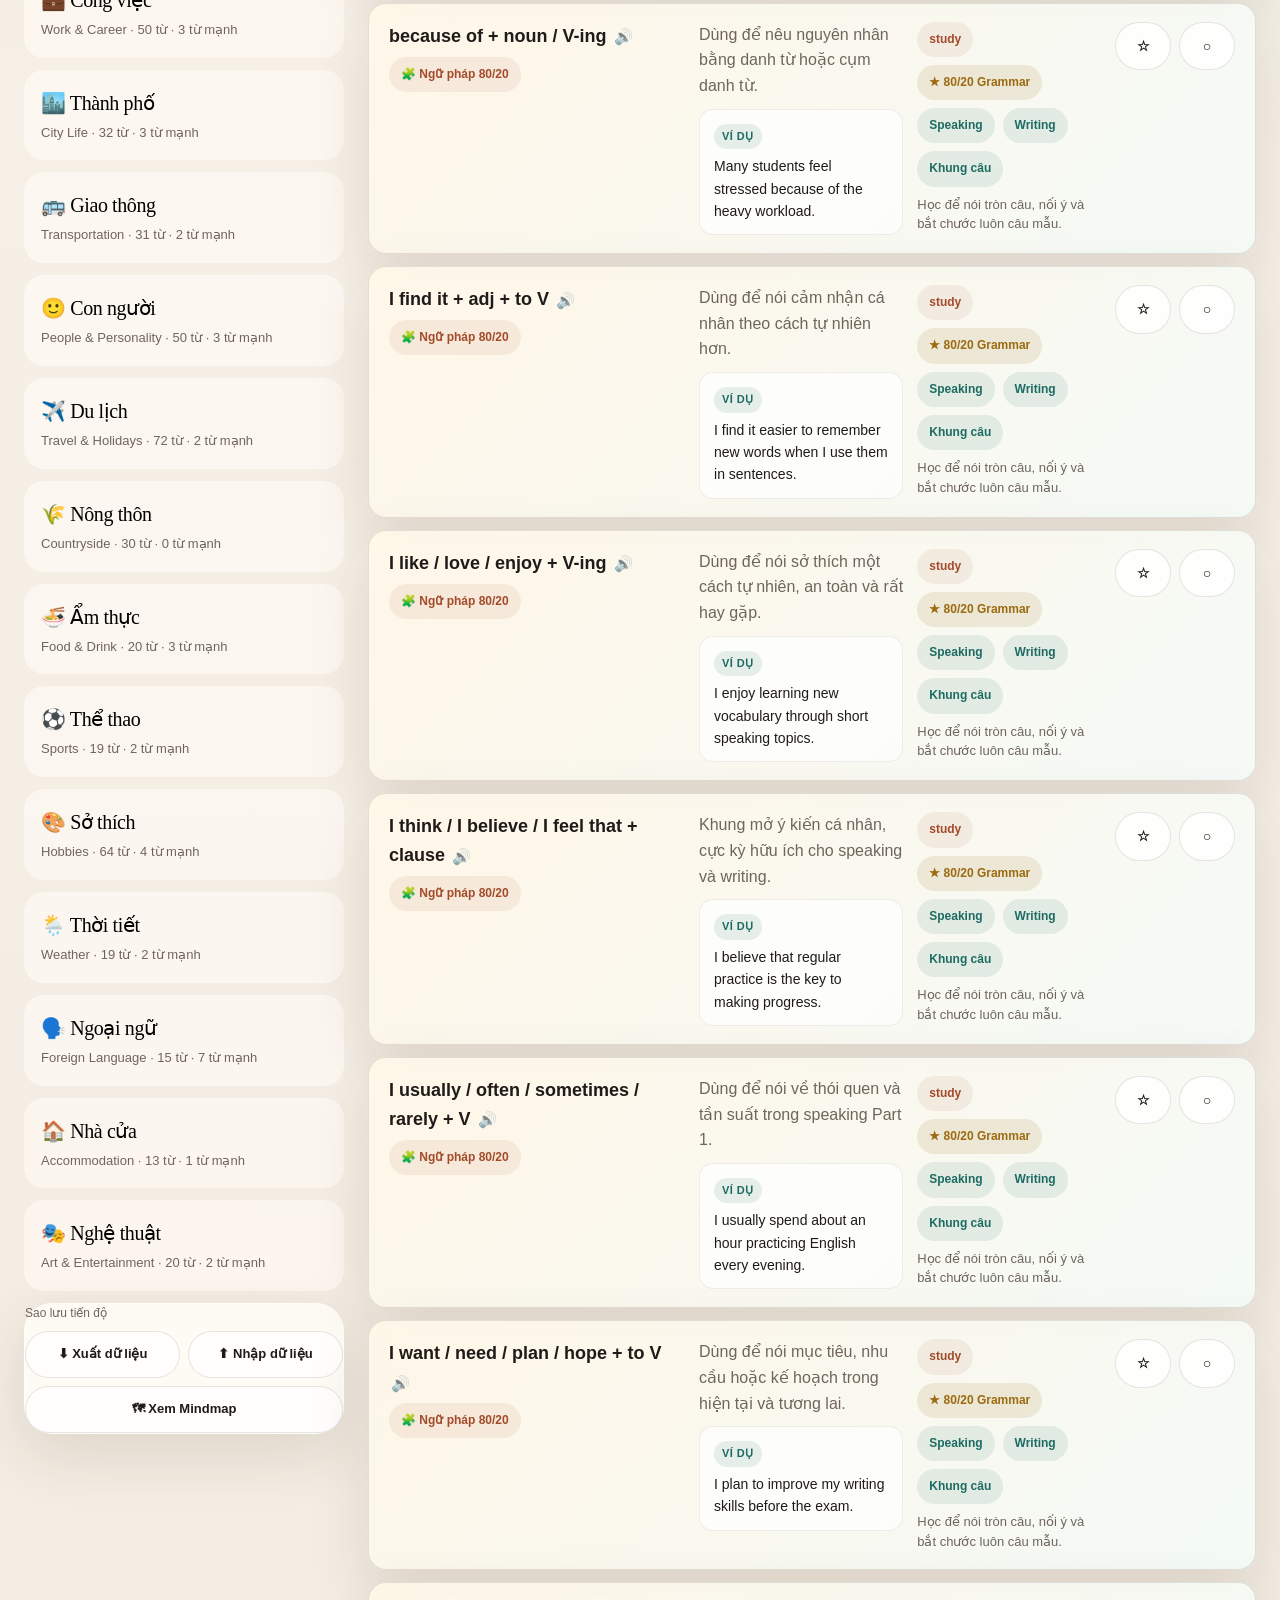
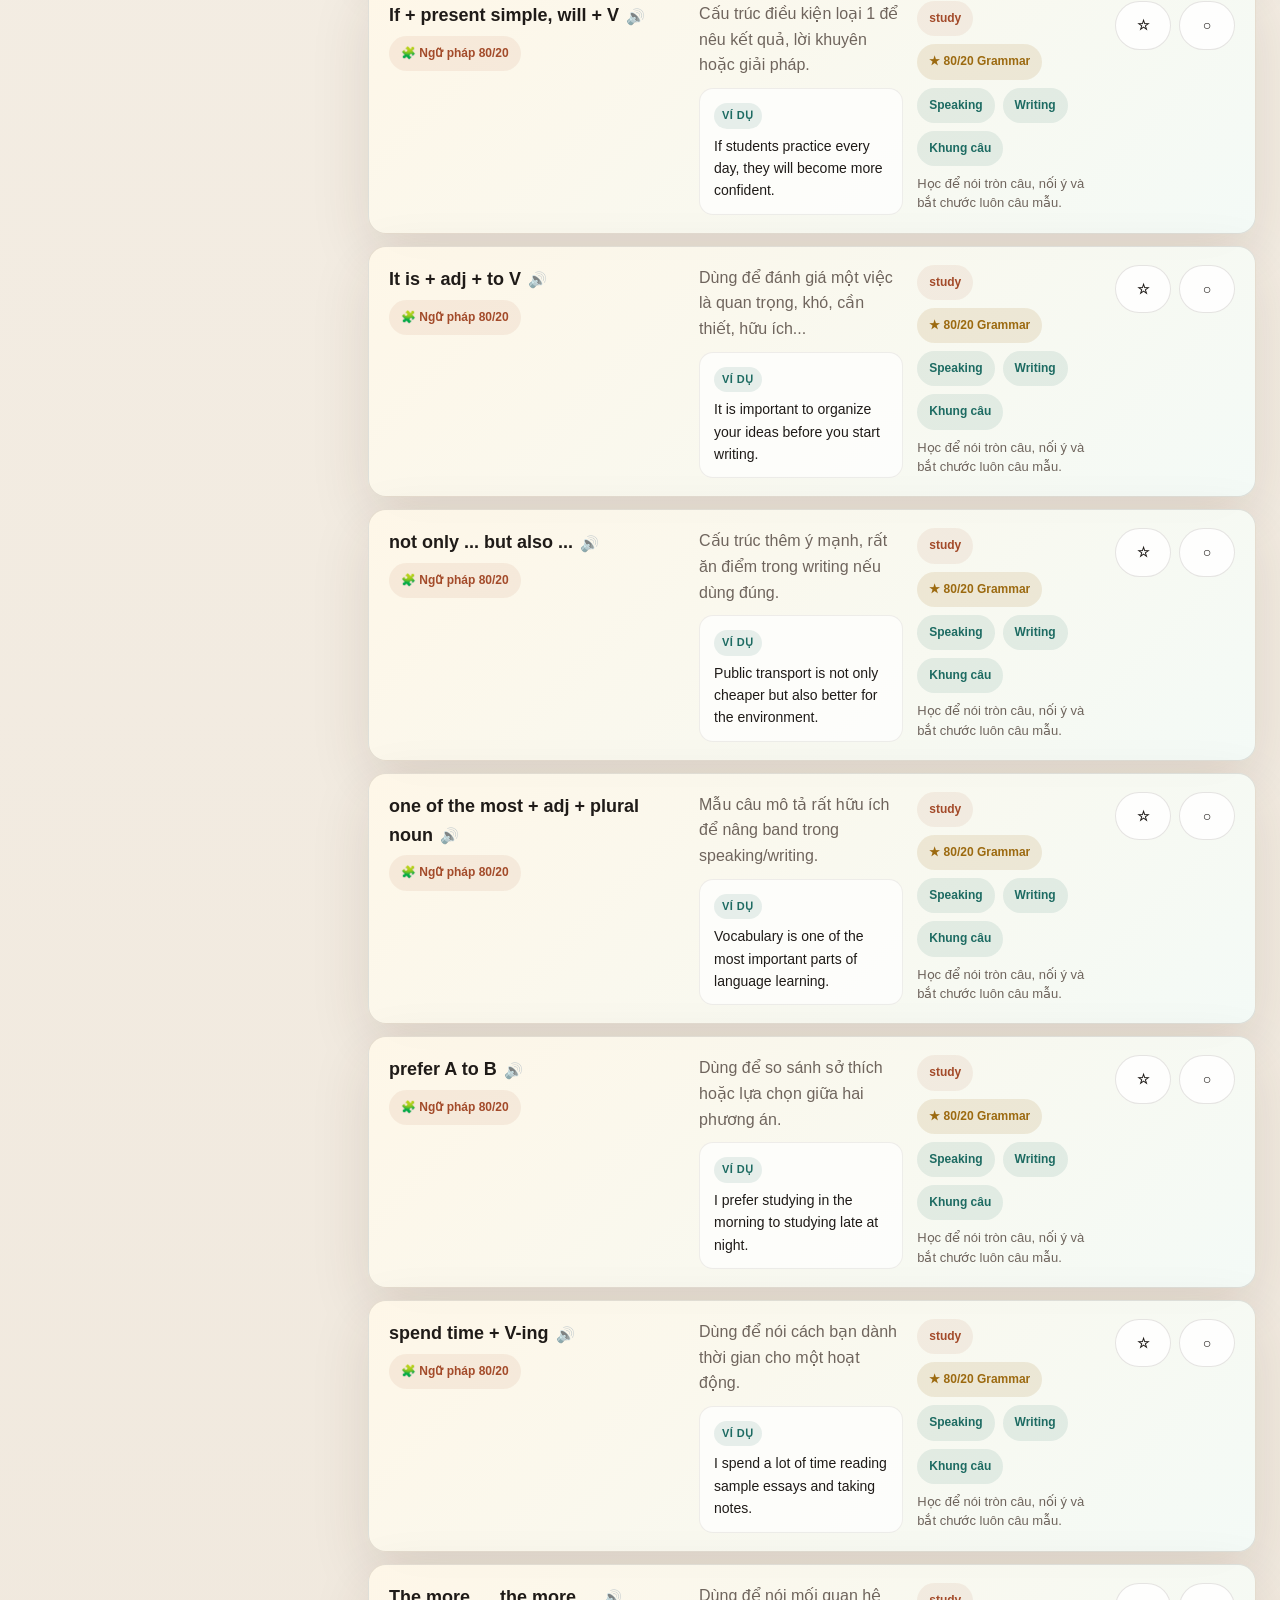
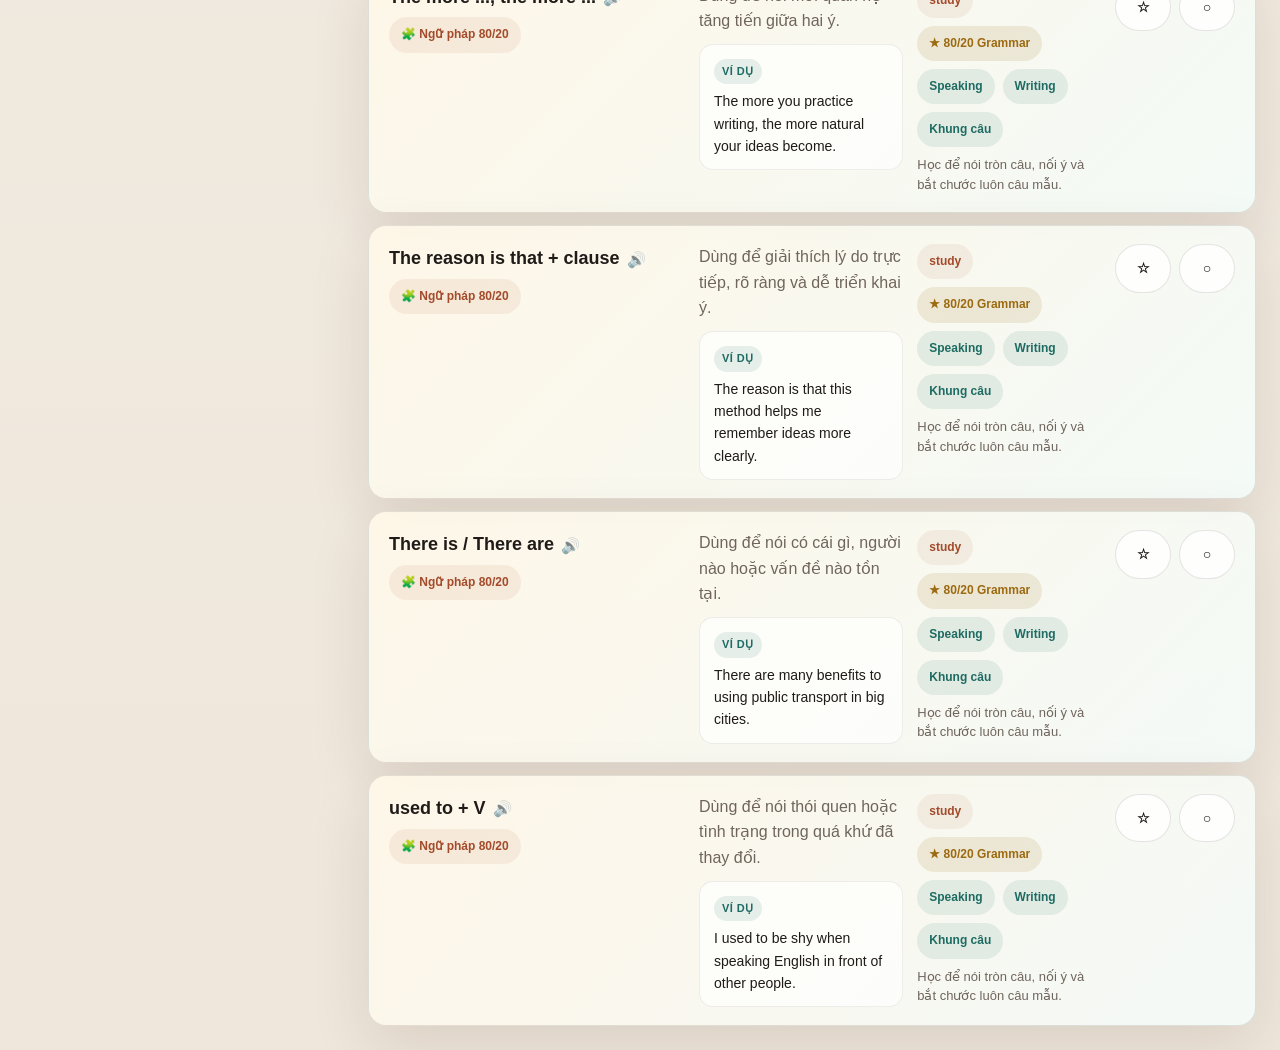
==== commit 3eb5c49e: "fix: cache-bust scripts to force browser reload new app.js" ====
--- a/index.html
+++ b/index.html
@@ -92,6 +92,7 @@
           <button class="seg active" data-view="cards">Flashcards</button>
           <button class="seg" data-view="list">Danh sách</button>
           <button class="seg" data-view="quiz">Quiz</button>
+          <button class="seg" data-view="speaking">🗣 Speaking</button>
         </div>
       </section>
 
@@ -100,6 +101,7 @@
       <section id="cardsView" class="cards-grid"></section>
       <section id="listView" class="list-view hidden"></section>
       <section id="quizView" class="quiz-view hidden"></section>
+      <section id="speakingView" class="speaking-view hidden"></section>
     </main>
   </div>
 
@@ -117,13 +119,17 @@
       <span class="bnav-icon">⚡</span>
       <span class="bnav-label">Quiz</span>
     </button>
+    <button class="bnav-btn" data-view="speaking">
+      <span class="bnav-icon">🗣</span>
+      <span class="bnav-label">Speaking</span>
+    </button>
     <button class="bnav-btn" id="openDrawerBtnNav">
       <span class="bnav-icon">📚</span>
       <span class="bnav-label">Chủ đề</span>
     </button>
   </nav>
 
-  <script src="./vocab-data.js"></script>
-  <script src="./app.js"></script>
+  <script src="./vocab-data.js?v=3"></script>
+  <script src="./app.js?v=3"></script>
 </body>
 </html>
--- a/styles.css
+++ b/styles.css
@@ -777,6 +777,128 @@
 }
 
 .hidden { display: none !important; }
+
+/* ── Speaking View ──────────────────────────────────────────── */
+.speaking-view {
+  display: grid;
+  gap: 16px;
+}
+
+.spk-intro {
+  padding: 20px 24px;
+}
+
+.spk-header {
+  display: flex;
+  align-items: center;
+  gap: 14px;
+}
+
+.spk-part-badge {
+  flex-shrink: 0;
+  padding: 6px 14px;
+  border-radius: 999px;
+  background: linear-gradient(135deg, var(--accent), var(--accent-2));
+  color: white;
+  font-size: 12px;
+  font-weight: 800;
+  letter-spacing: 0.04em;
+  text-transform: uppercase;
+}
+
+.spk-tip {
+  padding: 10px 22px;
+  font-size: 13.5px;
+  color: var(--accent-2);
+  background: rgba(29, 107, 98, 0.07);
+  border-bottom: 1px solid var(--line);
+  font-weight: 500;
+}
+
+.spk-example {
+  padding: 16px 22px;
+  background: rgba(29, 107, 98, 0.05);
+  border-top: 1px solid var(--line);
+}
+
+.spk-example-q {
+  font-size: 13px;
+  font-weight: 700;
+  color: var(--accent-2);
+  margin-bottom: 8px;
+}
+
+.spk-example-a {
+  font-size: 14px;
+  line-height: 1.7;
+  color: var(--ink);
+  font-style: italic;
+}
+
+.spk-connectors-box {
+  background: rgba(255, 252, 246, 0.94);
+  border: 1px solid var(--line);
+  border-radius: 20px;
+  box-shadow: var(--shadow);
+  overflow: hidden;
+}
+
+.spk-connectors-title {
+  padding: 14px 22px;
+  font-weight: 800;
+  font-size: 15px;
+  background: linear-gradient(135deg, rgba(163, 75, 42, 0.08), rgba(29, 107, 98, 0.08));
+  border-bottom: 1px solid var(--line);
+}
+
+.spk-connectors-grid {
+  display: grid;
+  gap: 0;
+}
+
+.spk-connector-item {
+  display: grid;
+  grid-template-columns: 160px 1fr;
+  border-bottom: 1px solid rgba(53, 37, 28, 0.06);
+}
+
+.spk-connector-item:last-child {
+  border-bottom: none;
+}
+
+.spk-connector-label {
+  padding: 12px 16px 12px 22px;
+  font-size: 11.5px;
+  font-weight: 700;
+  text-transform: uppercase;
+  letter-spacing: 0.04em;
+  color: var(--accent);
+  background: rgba(163, 75, 42, 0.04);
+  border-right: 1px solid rgba(53, 37, 28, 0.07);
+  display: flex;
+  align-items: center;
+}
+
+.spk-connector-text {
+  padding: 12px 20px;
+  font-size: 14px;
+  color: var(--ink);
+  line-height: 1.6;
+}
+
+@media (max-width: 600px) {
+  .spk-connector-item {
+    grid-template-columns: 1fr;
+  }
+  .spk-connector-label {
+    padding: 10px 16px 4px 16px;
+    border-right: none;
+    background: none;
+  }
+  .spk-connector-text {
+    padding: 2px 16px 12px 16px;
+  }
+}
 
 /* ── Drawer backdrop ────────────────────────────────────────── */
 .drawer-backdrop {
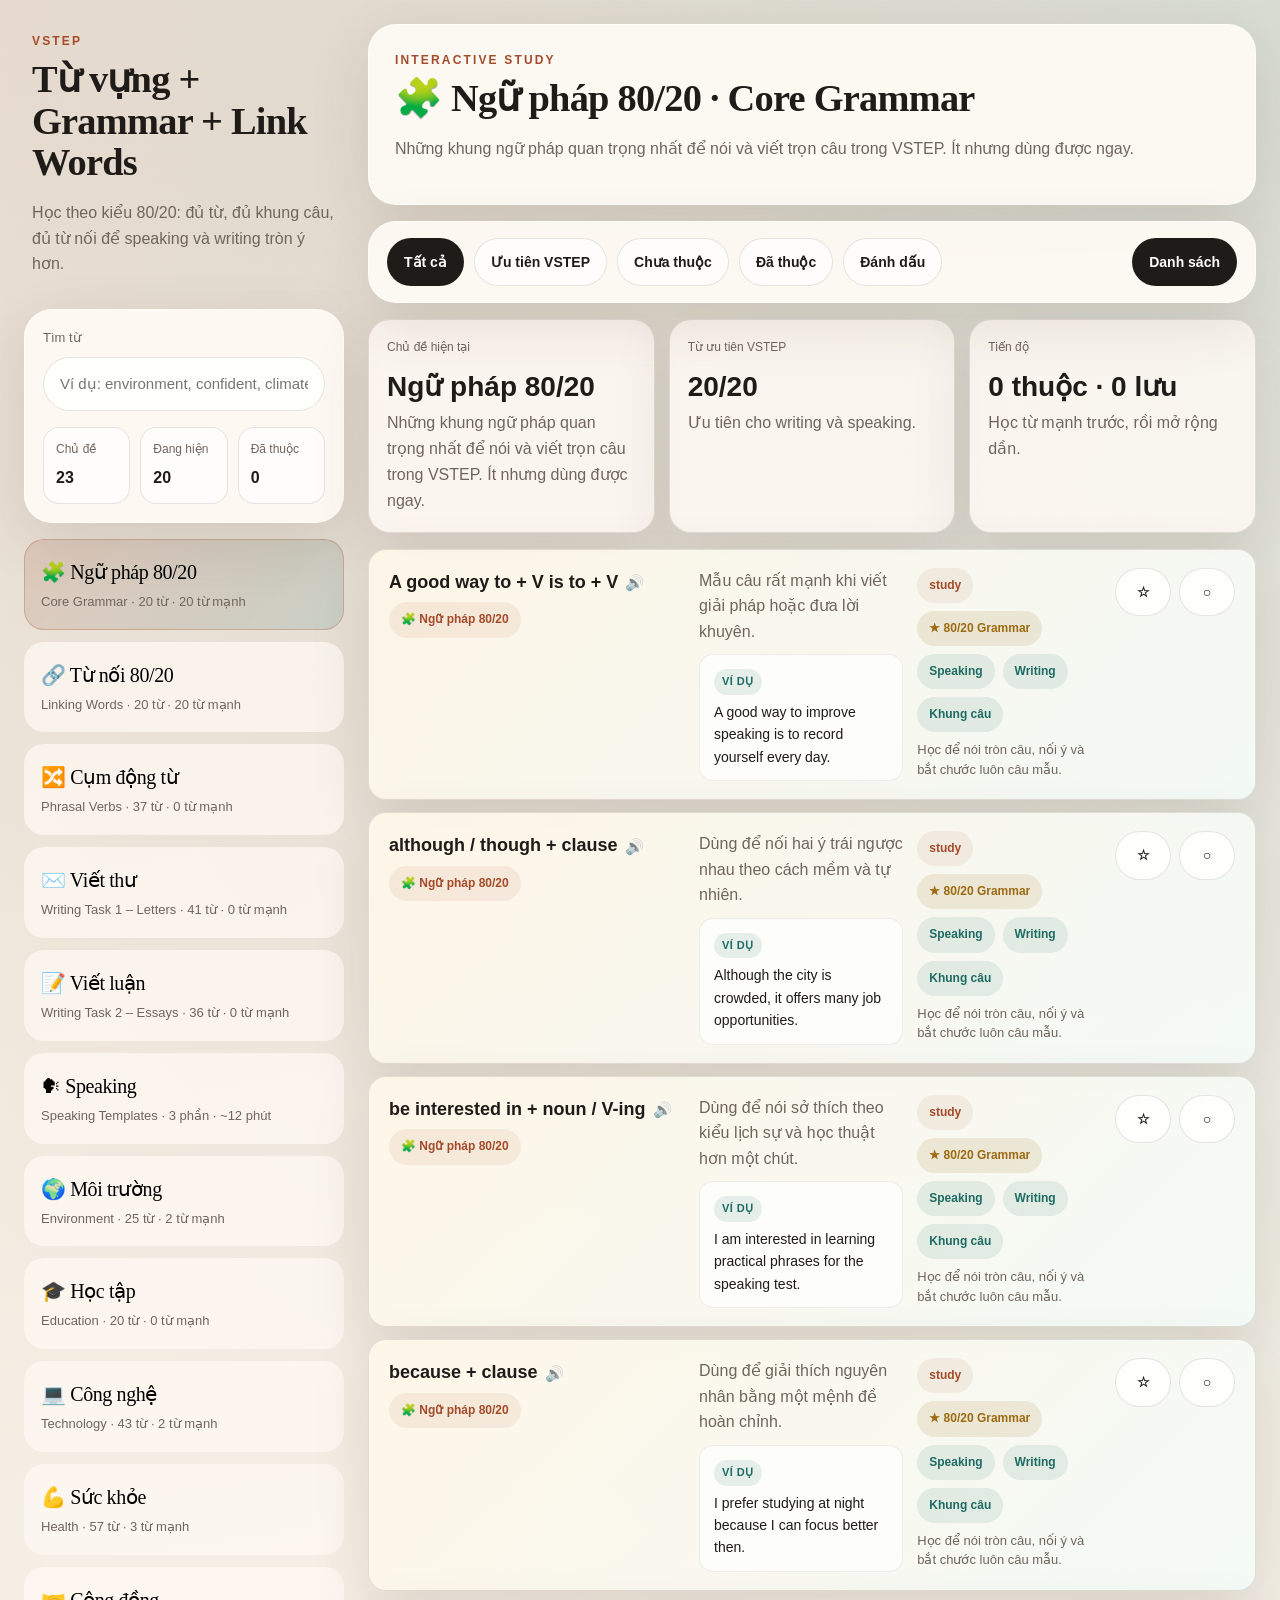
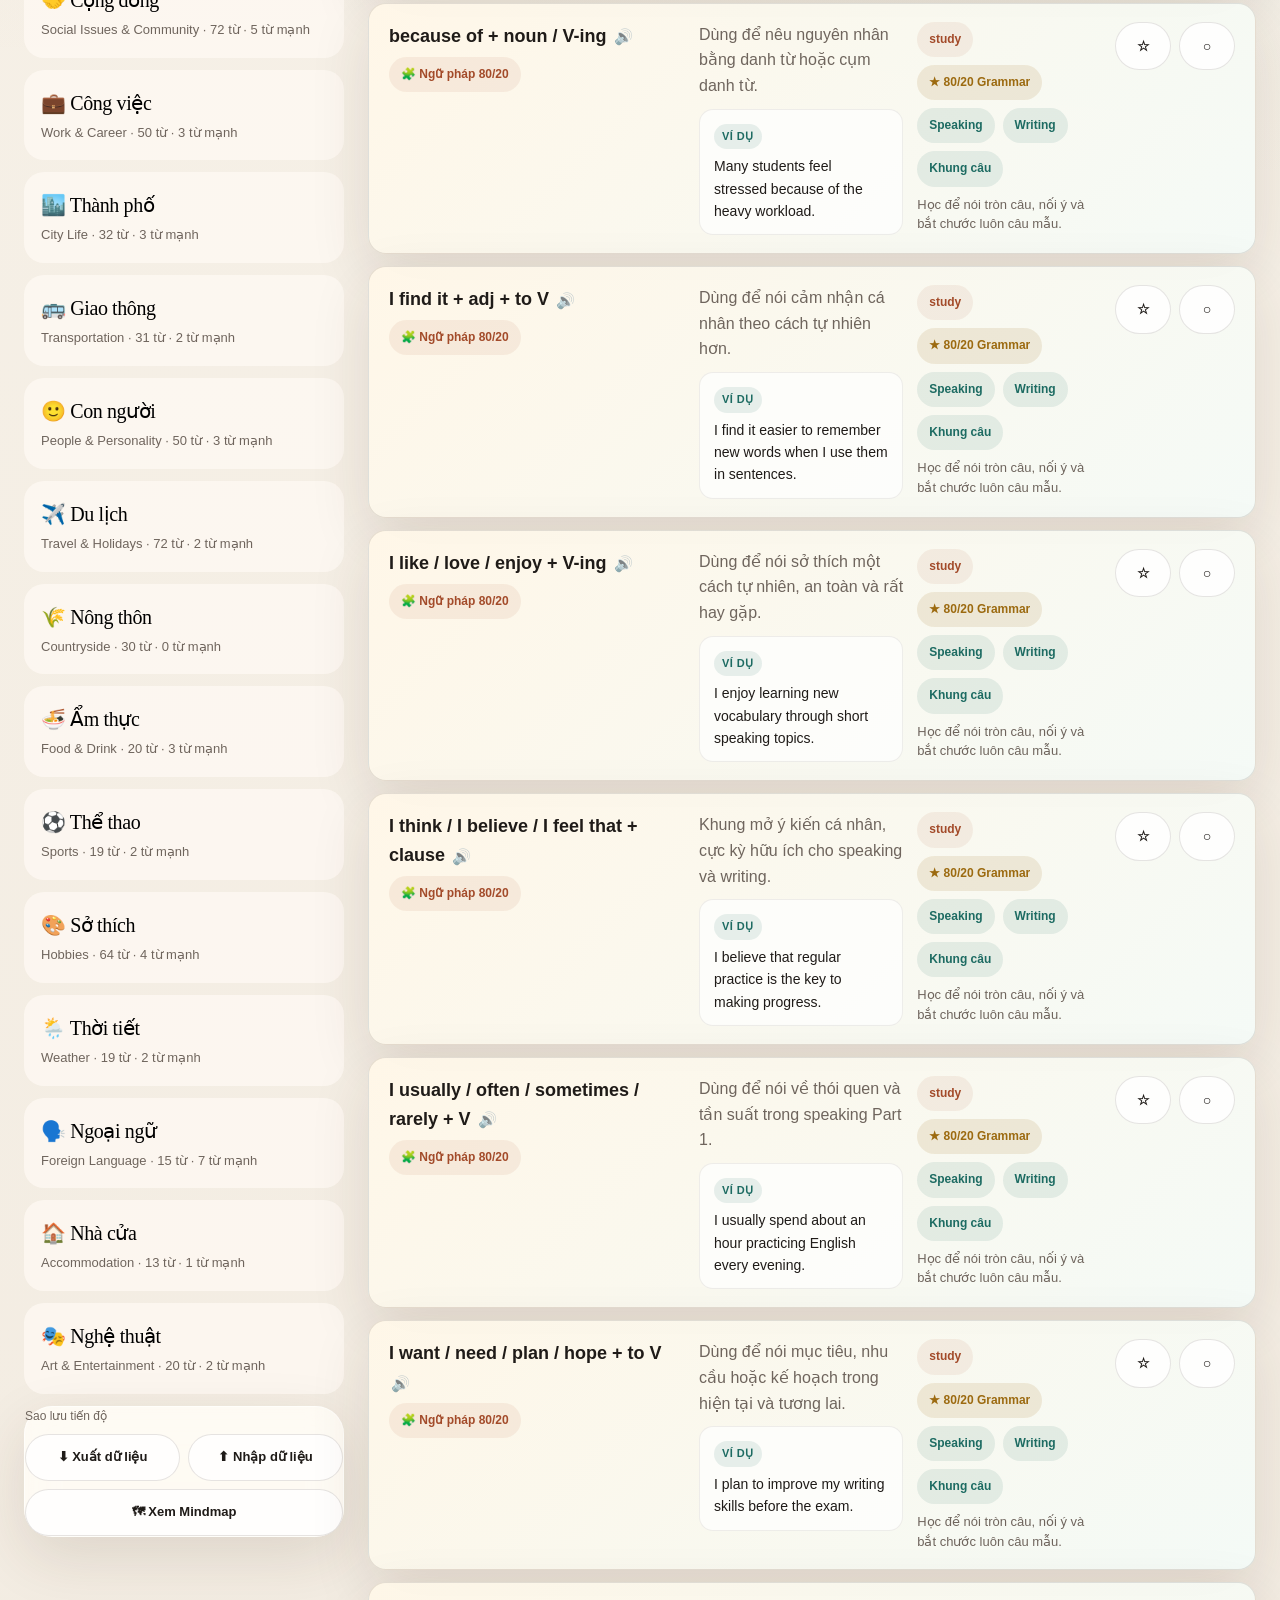
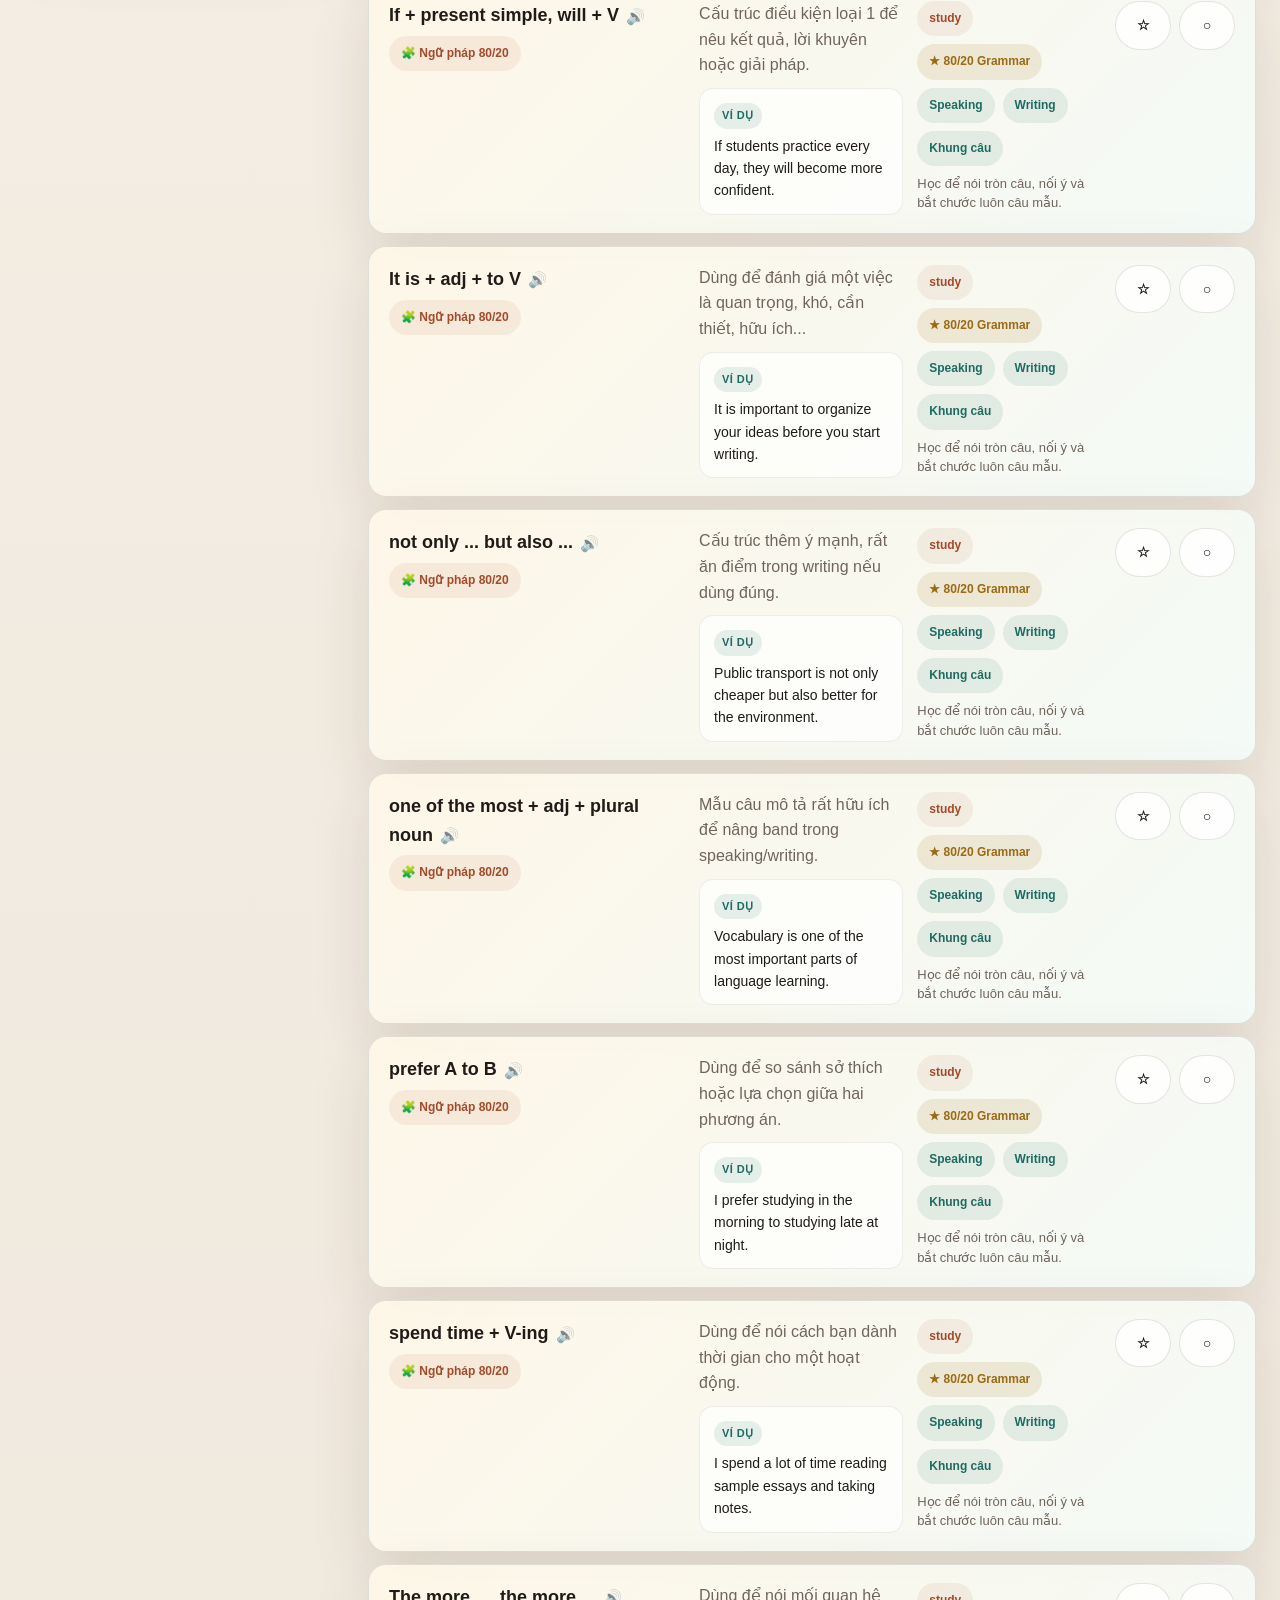
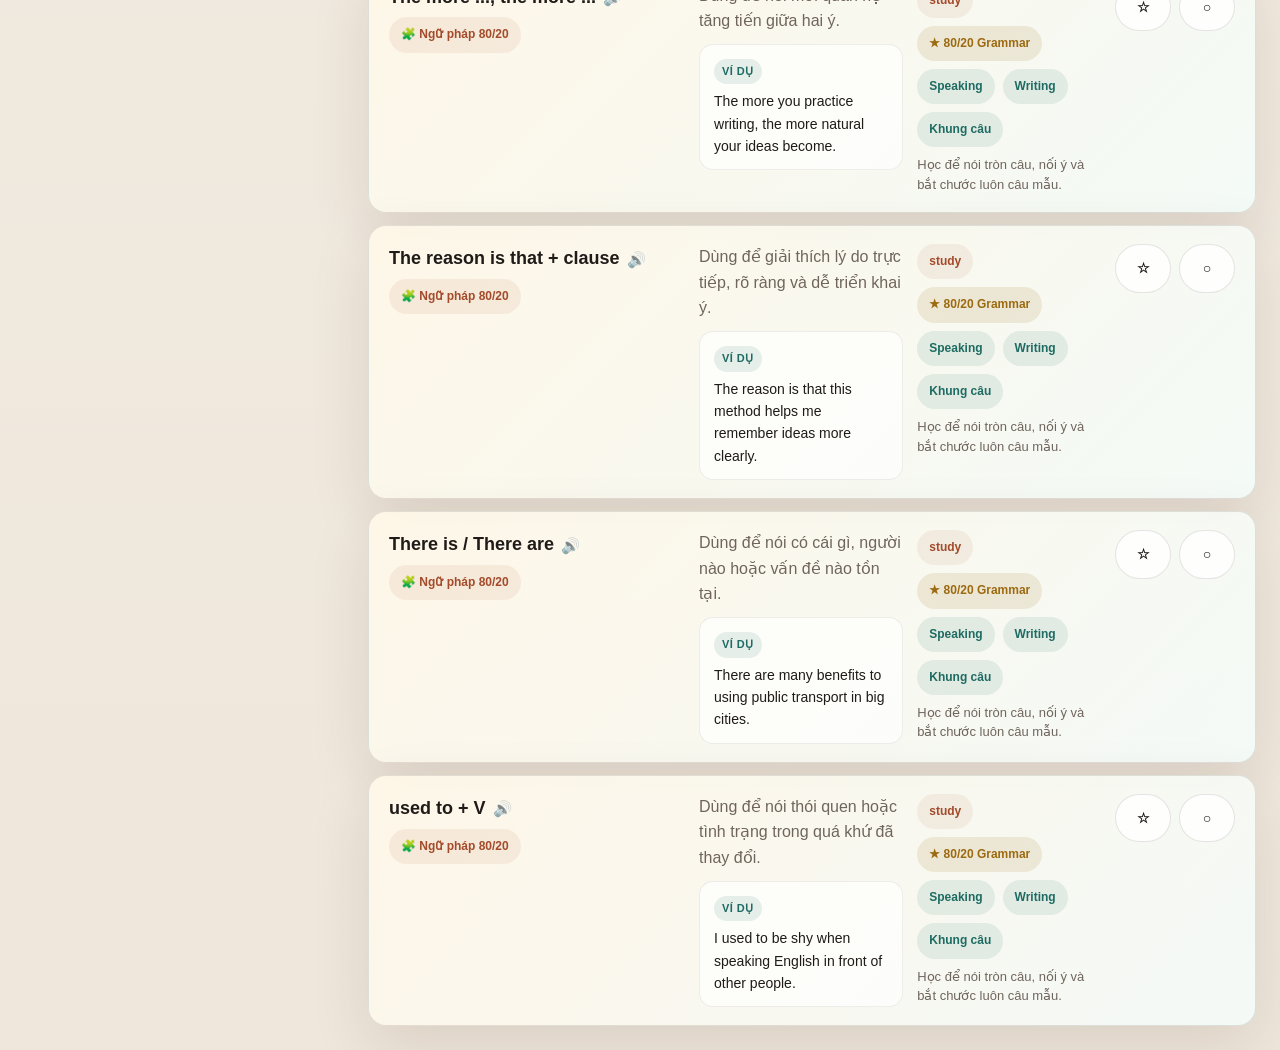
==== commit 8391460d: "Add 10 real VSTEP Speaking exam sets to Speaking tab - Add REAL_EXAM_SETS data (10 curated sets from" ====
--- a/index.html
+++ b/index.html
@@ -92,7 +92,6 @@
           <button class="seg active" data-view="cards">Flashcards</button>
           <button class="seg" data-view="list">Danh sách</button>
           <button class="seg" data-view="quiz">Quiz</button>
-          <button class="seg" data-view="speaking">🗣 Speaking</button>
         </div>
       </section>
 
@@ -119,17 +118,13 @@
       <span class="bnav-icon">⚡</span>
       <span class="bnav-label">Quiz</span>
     </button>
-    <button class="bnav-btn" data-view="speaking">
-      <span class="bnav-icon">🗣</span>
-      <span class="bnav-label">Speaking</span>
-    </button>
     <button class="bnav-btn" id="openDrawerBtnNav">
       <span class="bnav-icon">📚</span>
       <span class="bnav-label">Chủ đề</span>
     </button>
   </nav>
 
-  <script src="./vocab-data.js?v=3"></script>
-  <script src="./app.js?v=3"></script>
+  <script src="./vocab-data.js?v=4"></script>
+  <script src="./app.js?v=4"></script>
 </body>
 </html>
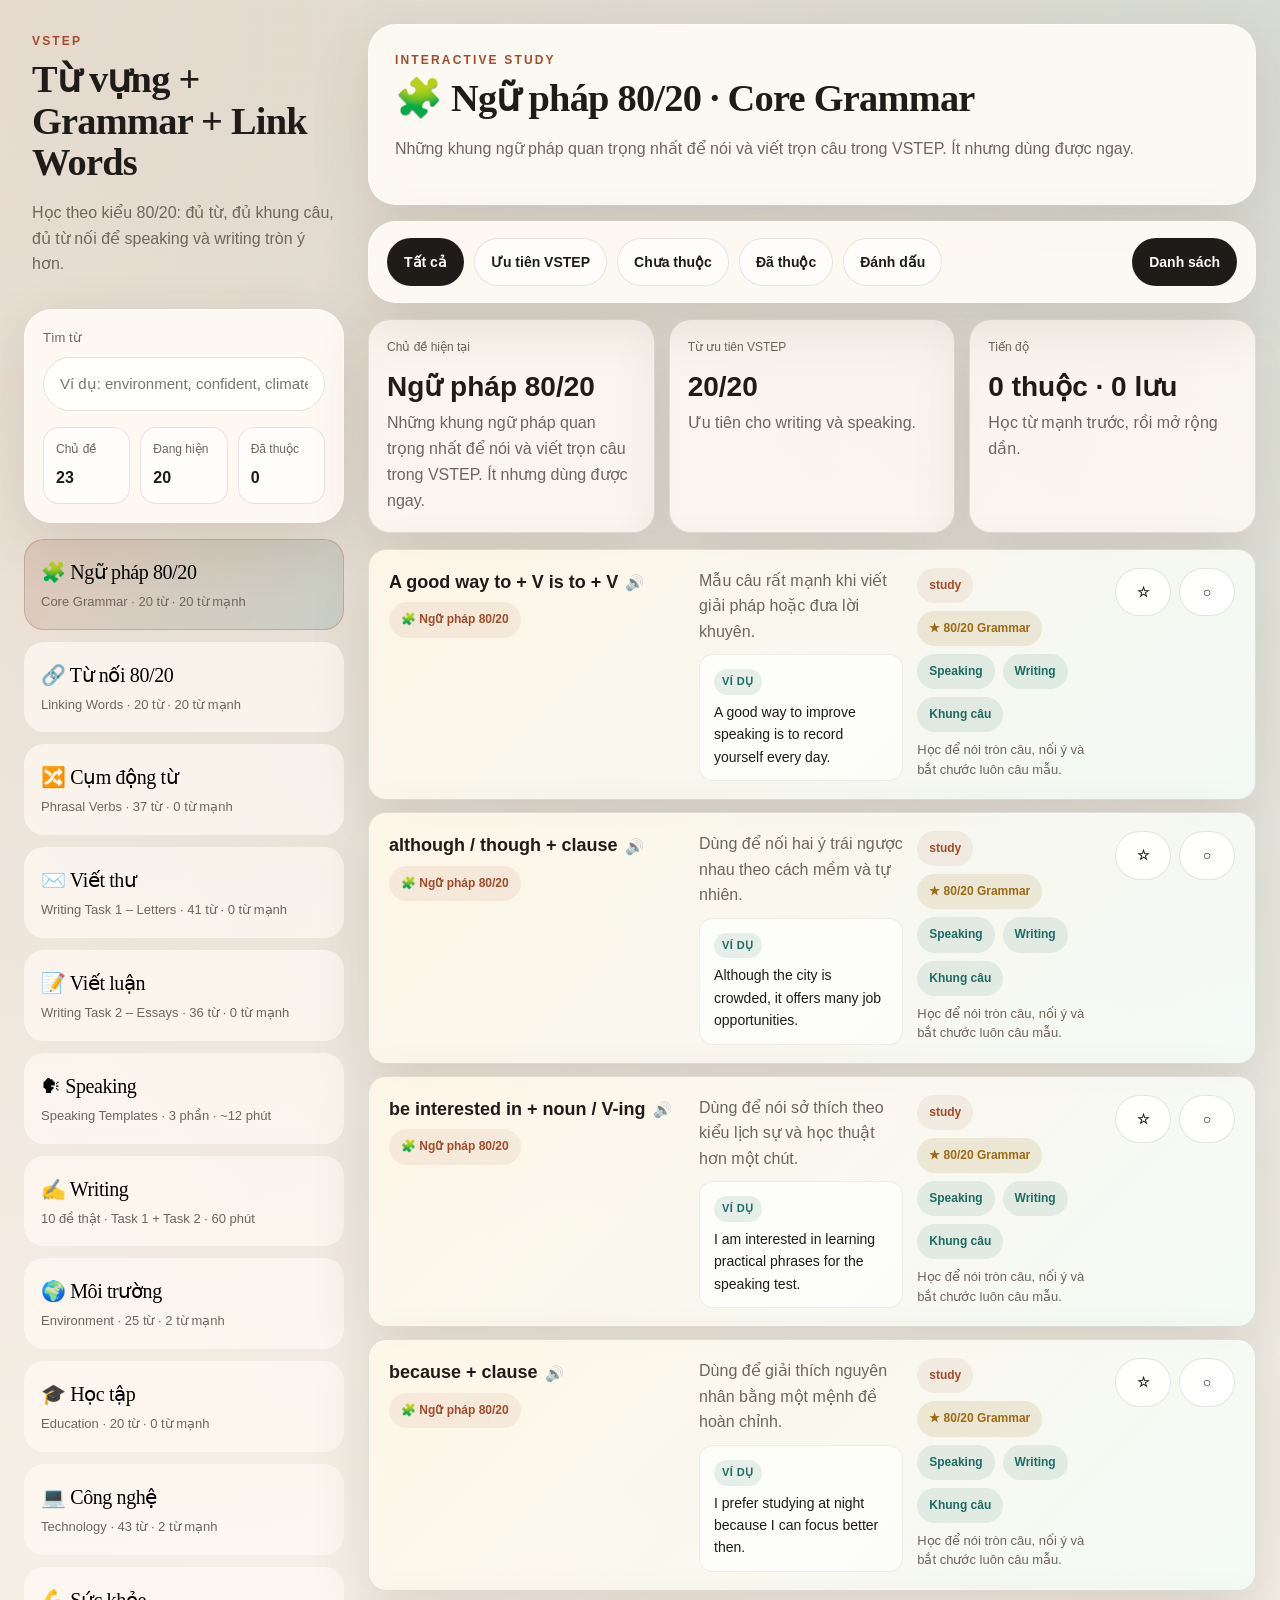
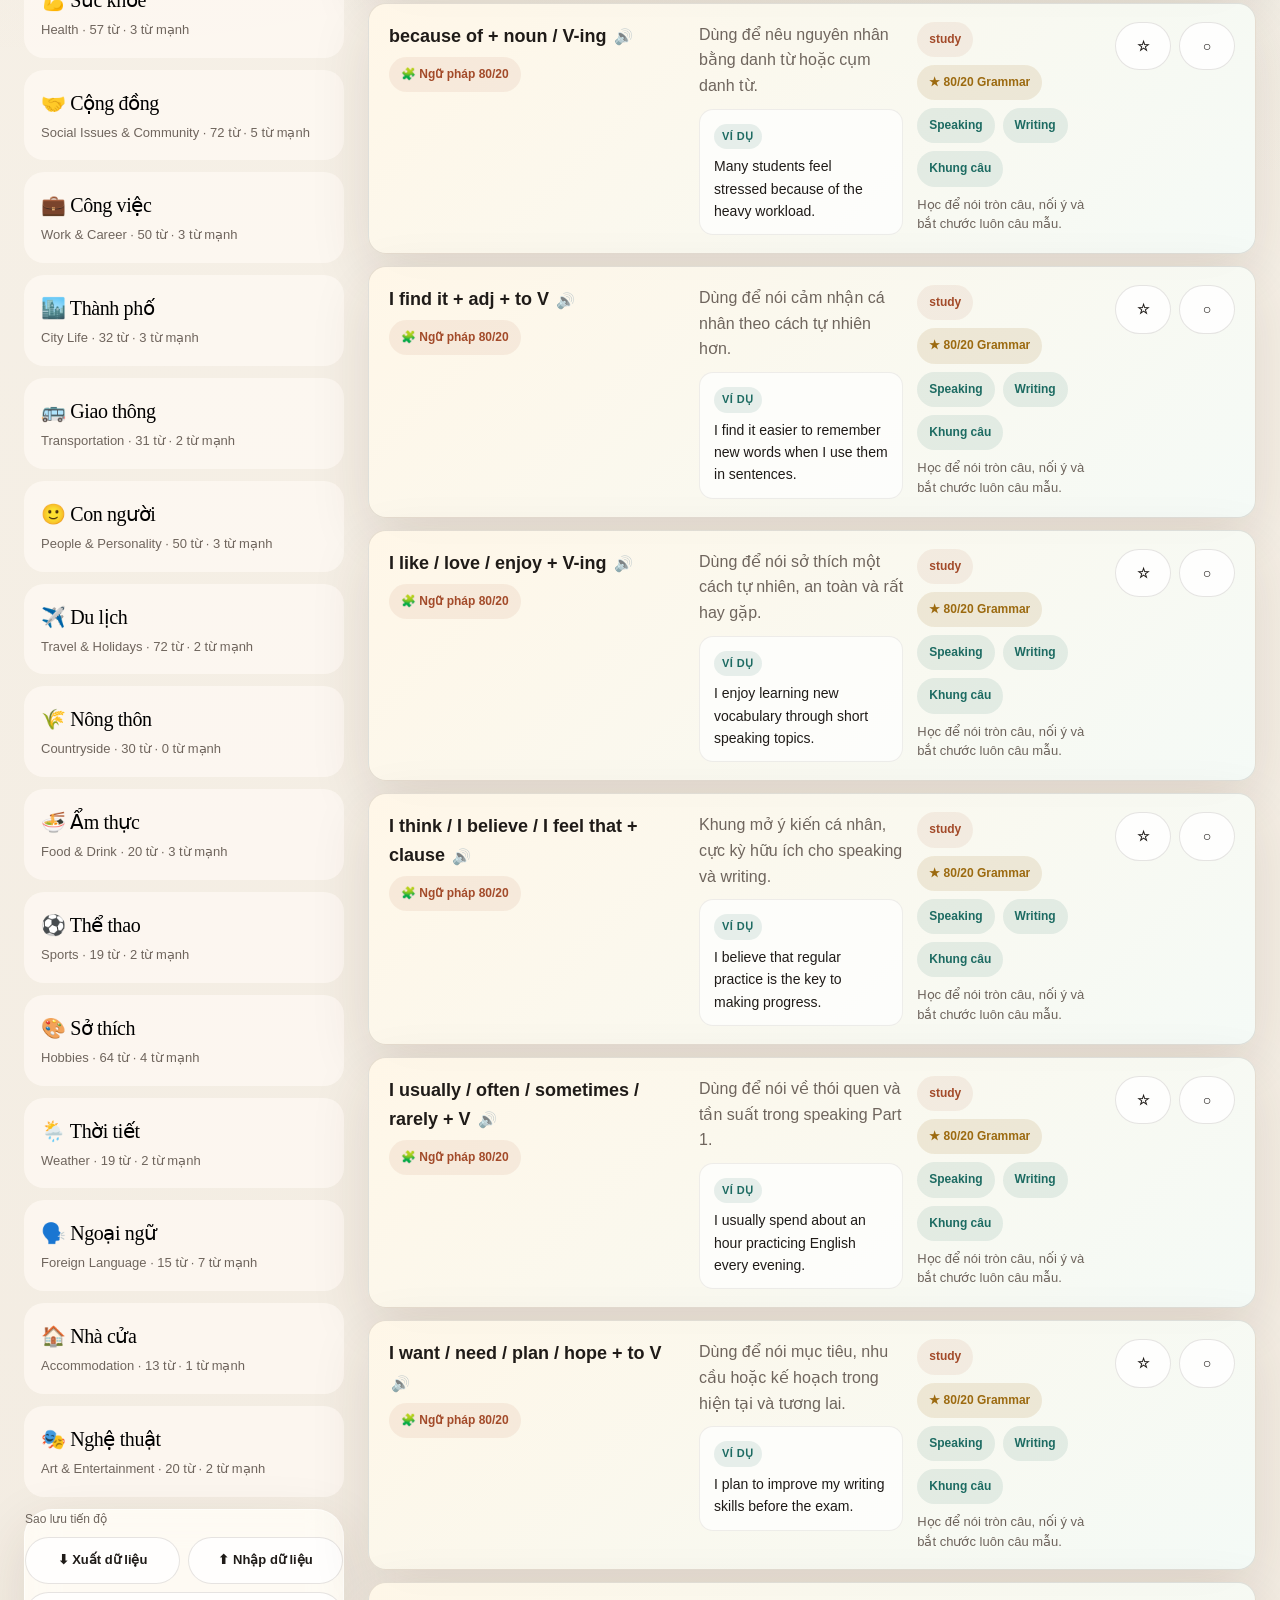
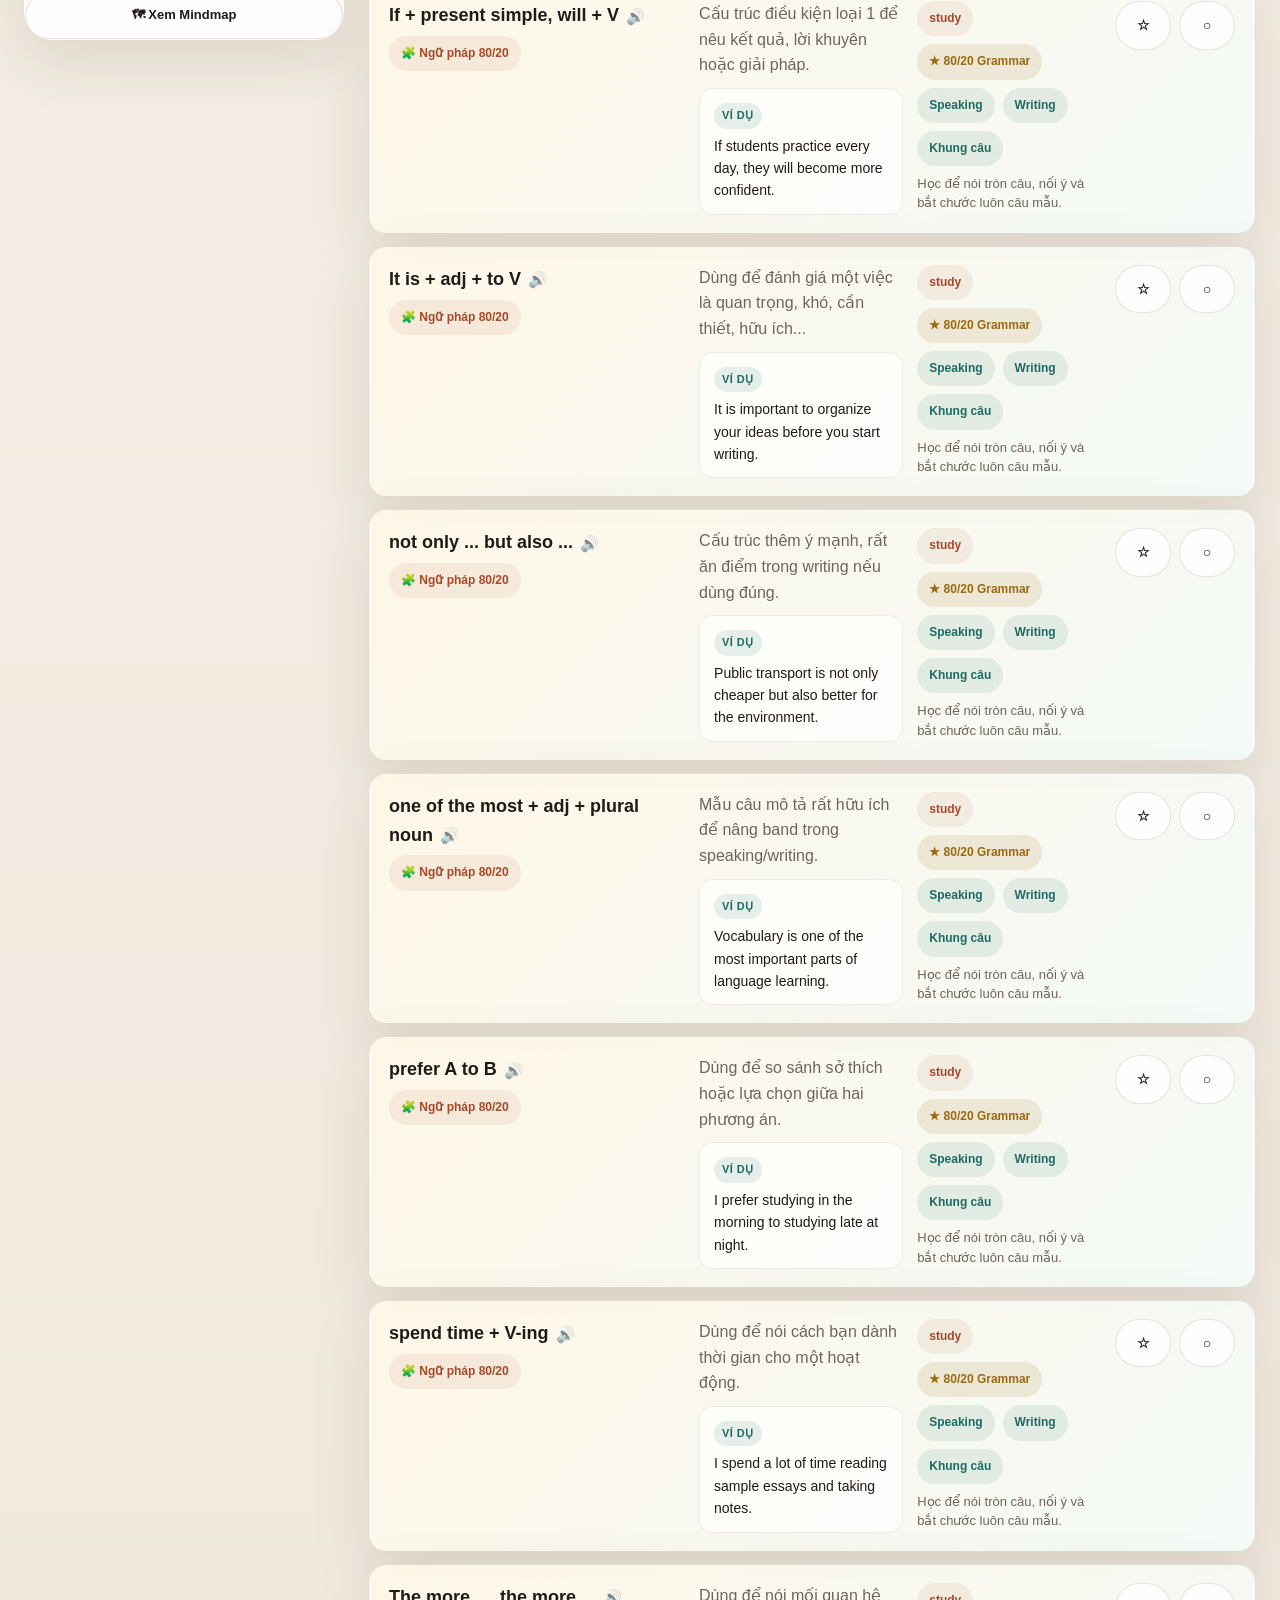
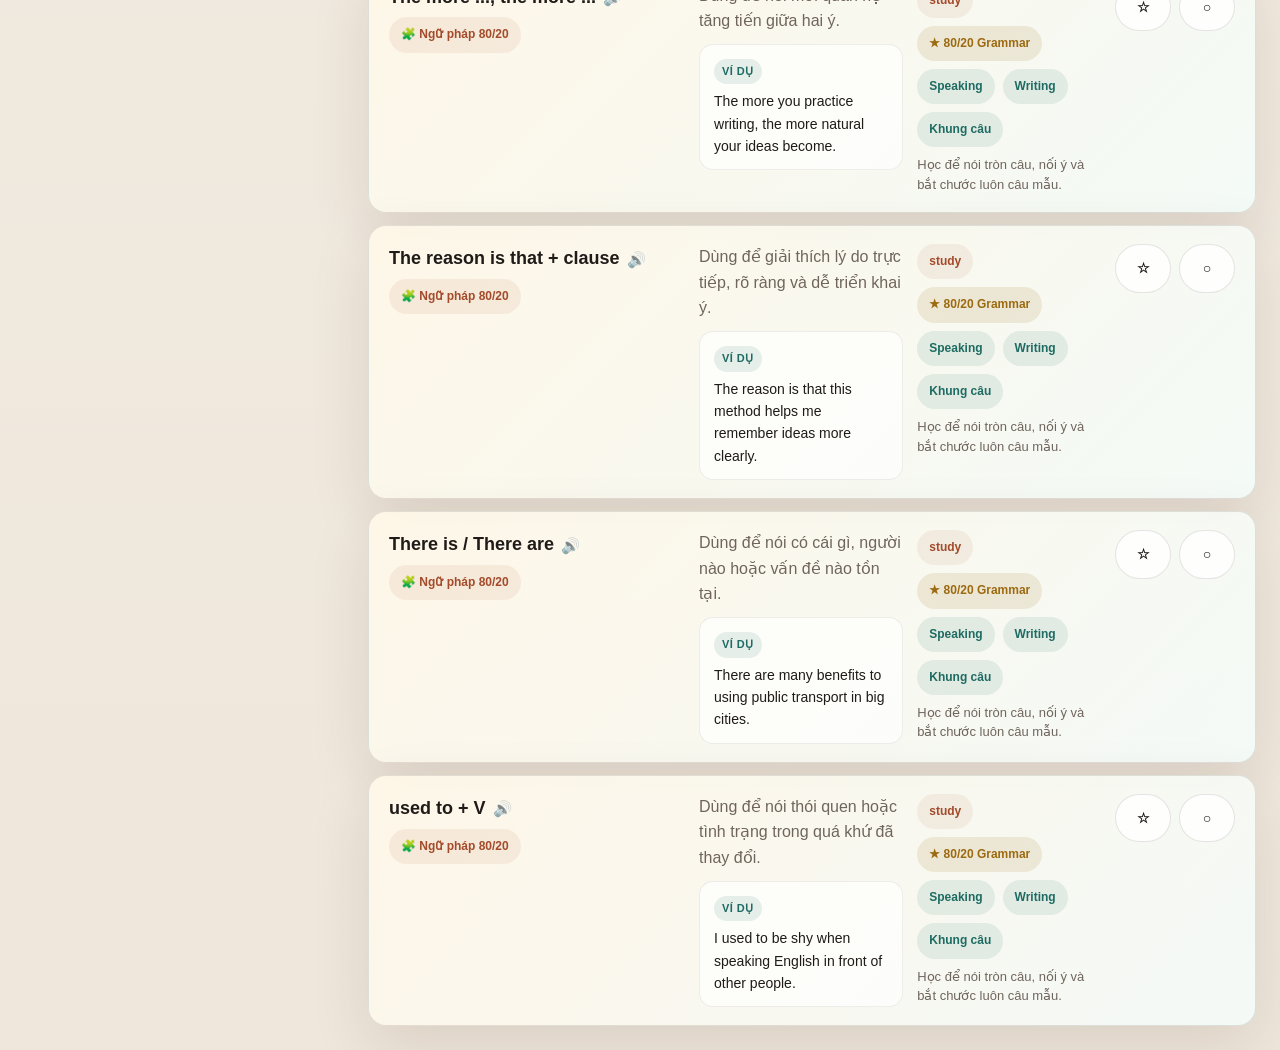
==== commit a2326e45: "Add Writing tab with 10 curated real VSTEP exam sets - Add WRITING_EXAM_SETS (10 đề thật 2024–2025, " ====
--- a/index.html
+++ b/index.html
@@ -101,6 +101,7 @@
       <section id="listView" class="list-view hidden"></section>
       <section id="quizView" class="quiz-view hidden"></section>
       <section id="speakingView" class="speaking-view hidden"></section>
+      <section id="writingView" class="speaking-view hidden"></section>
     </main>
   </div>
 
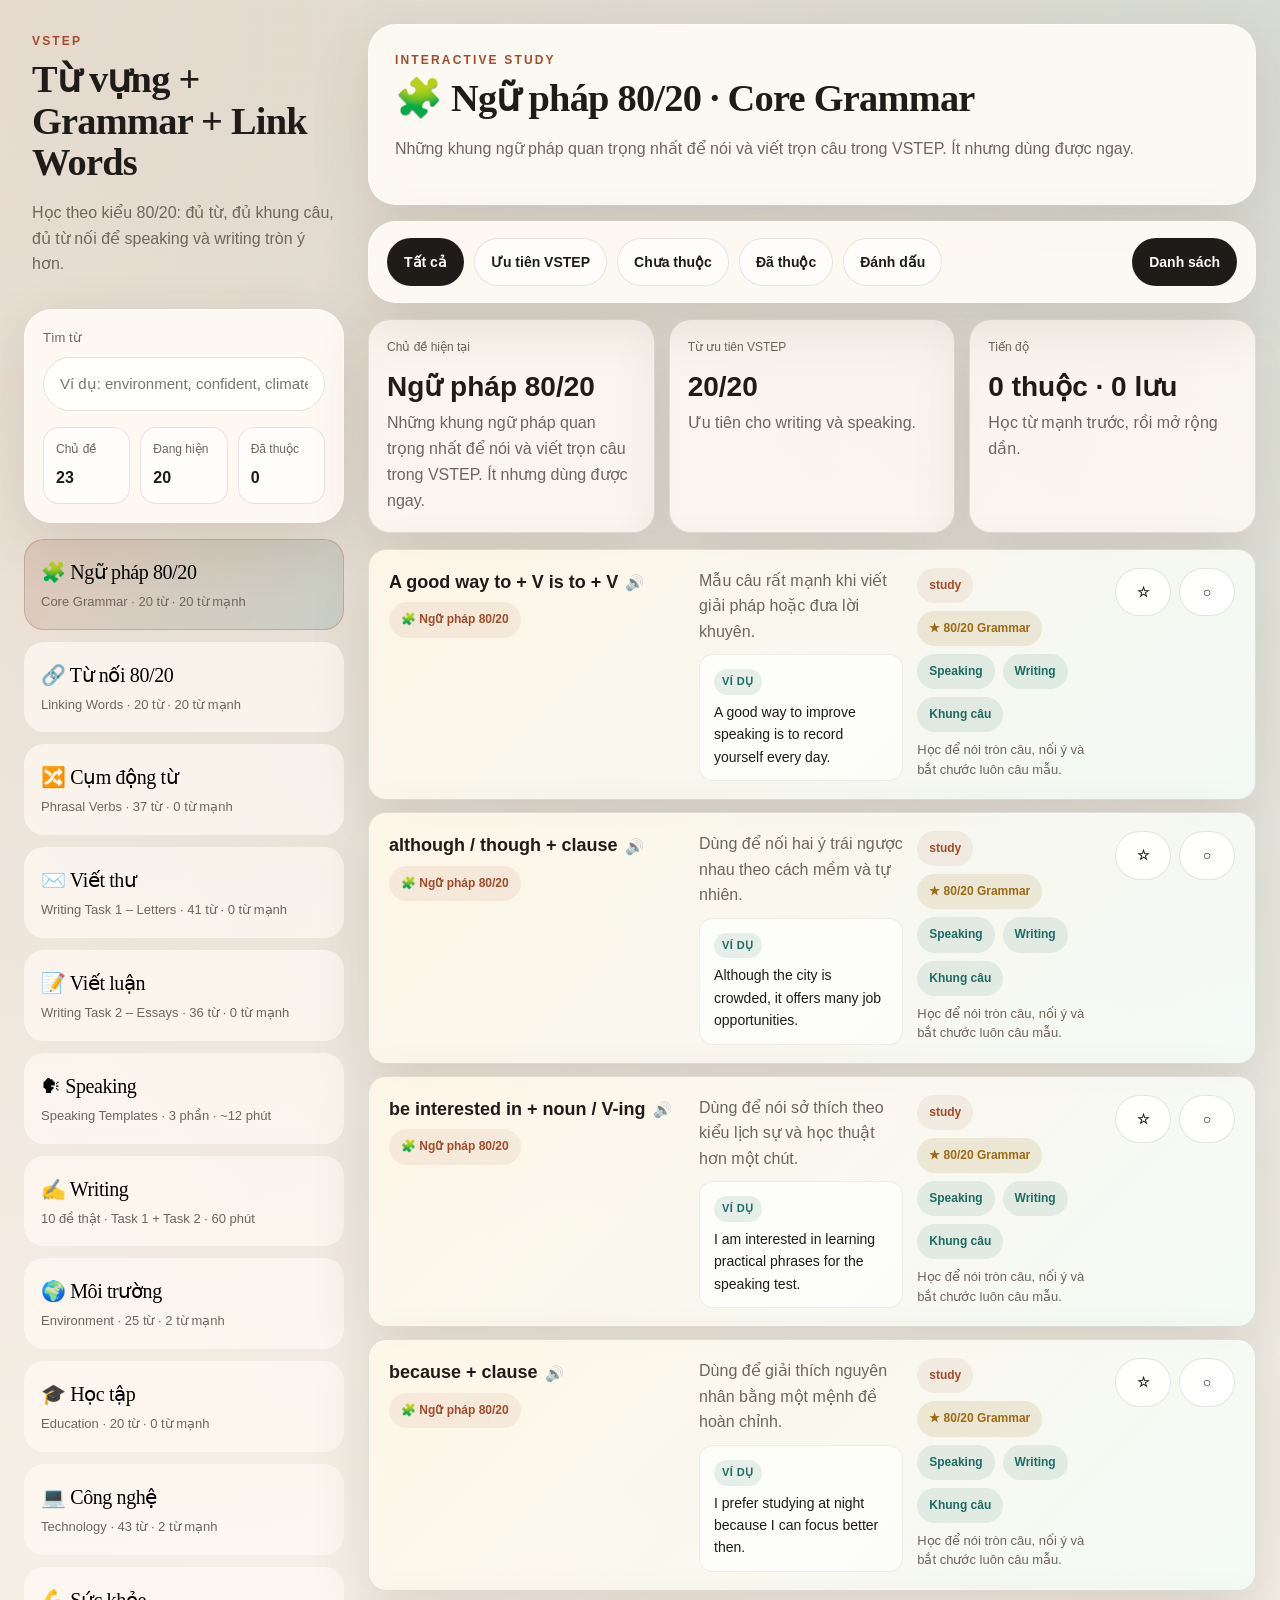
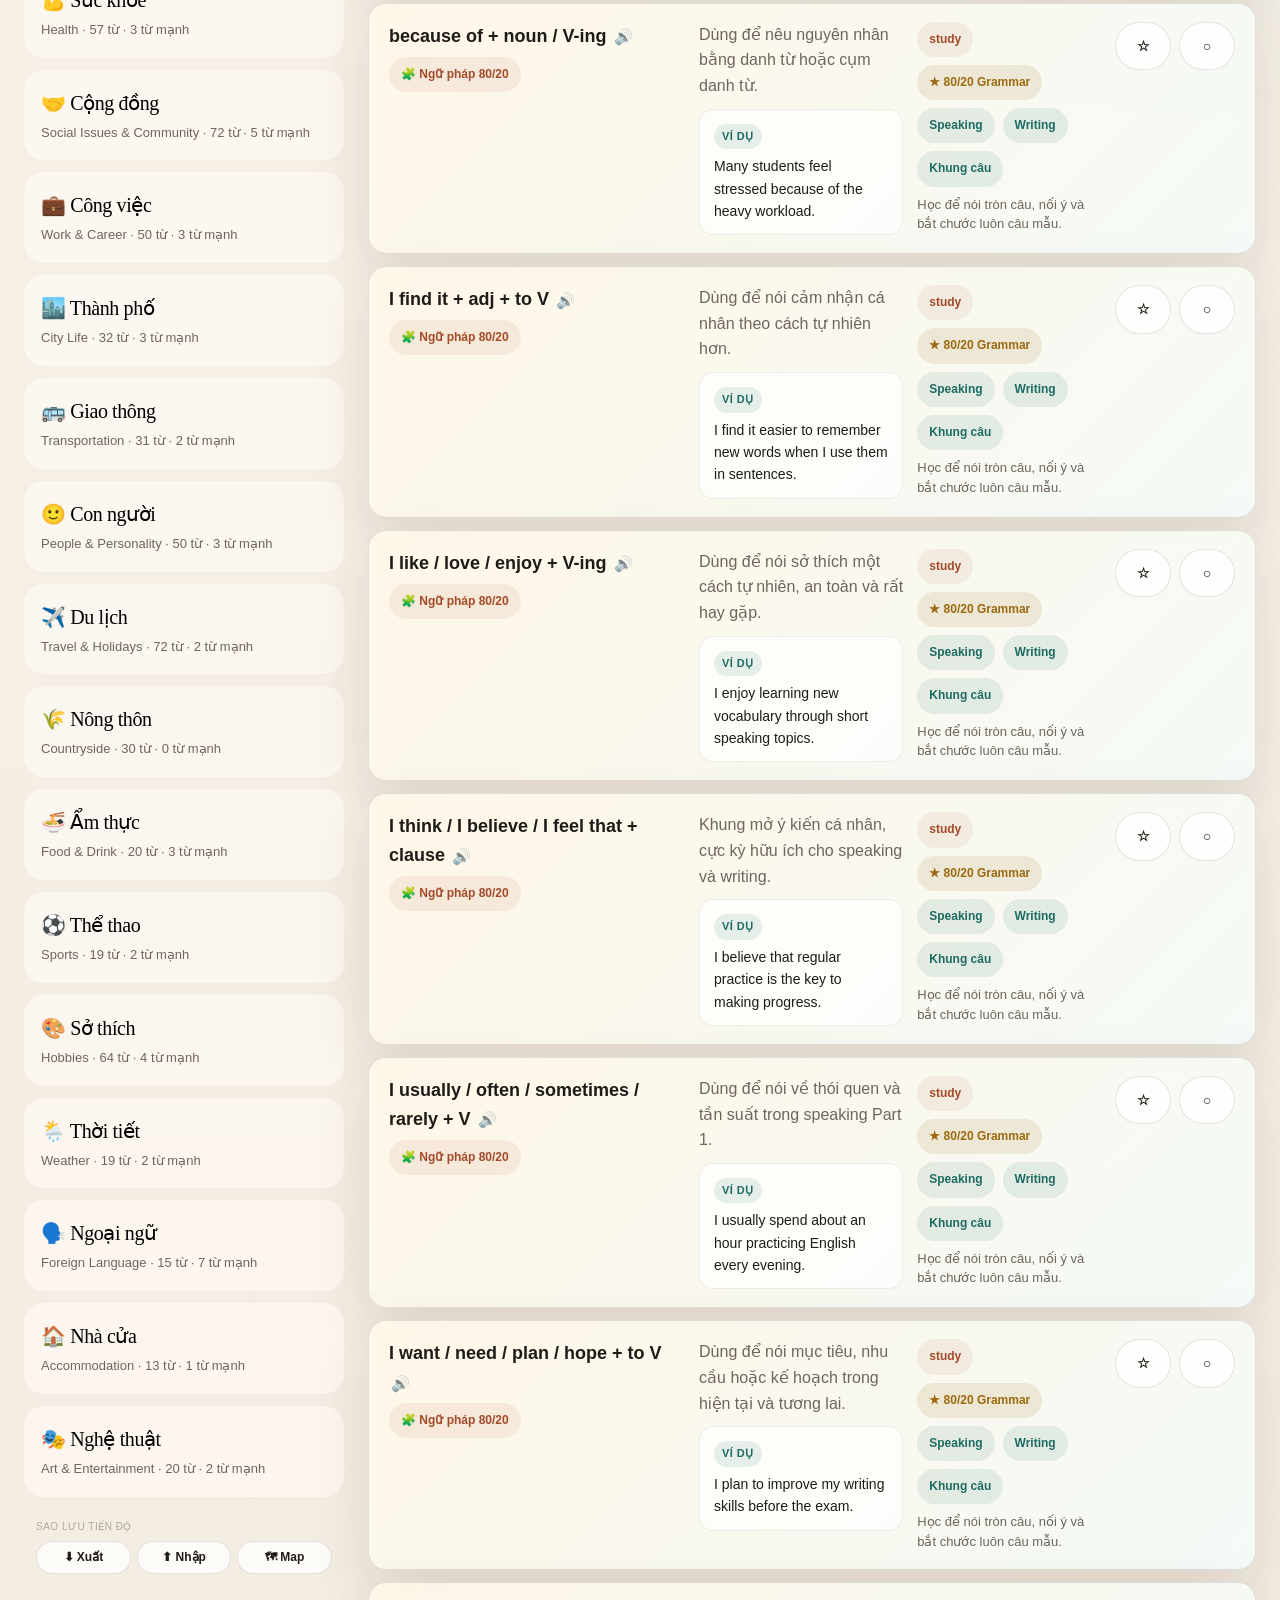
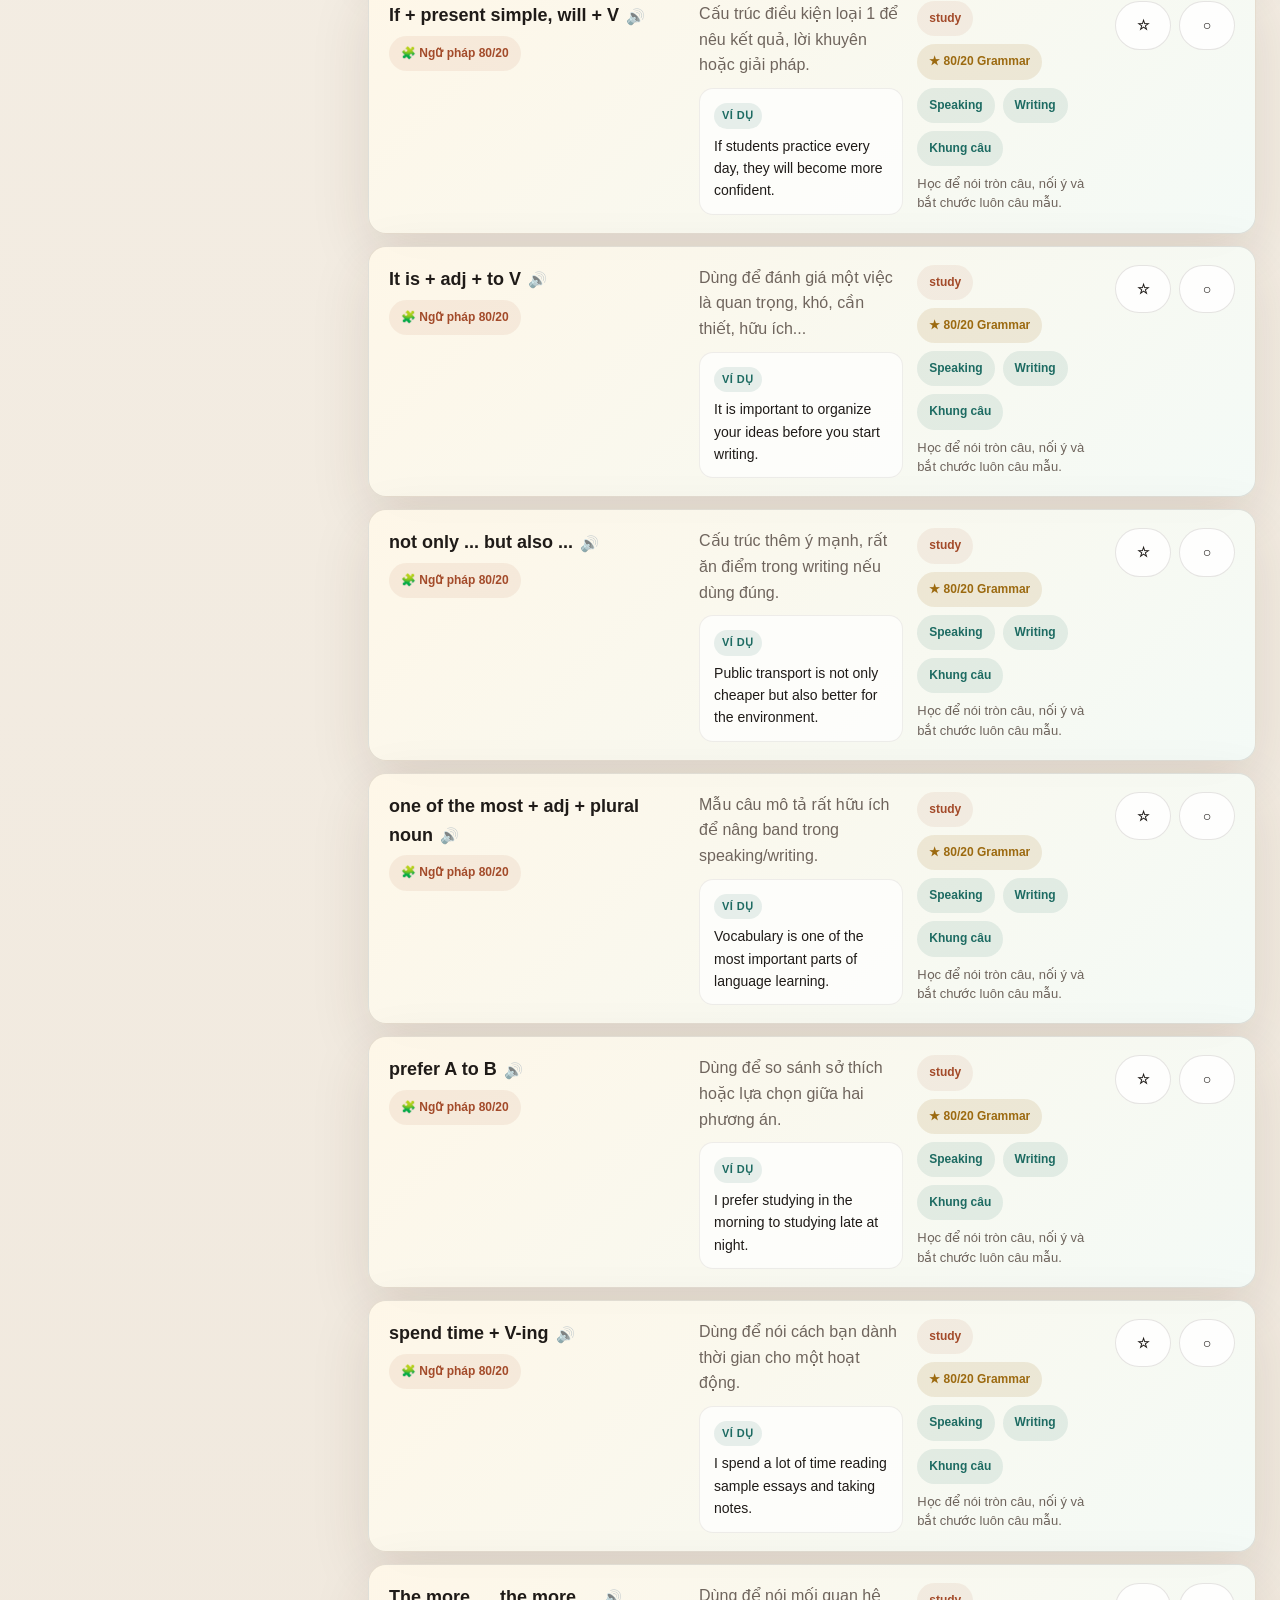
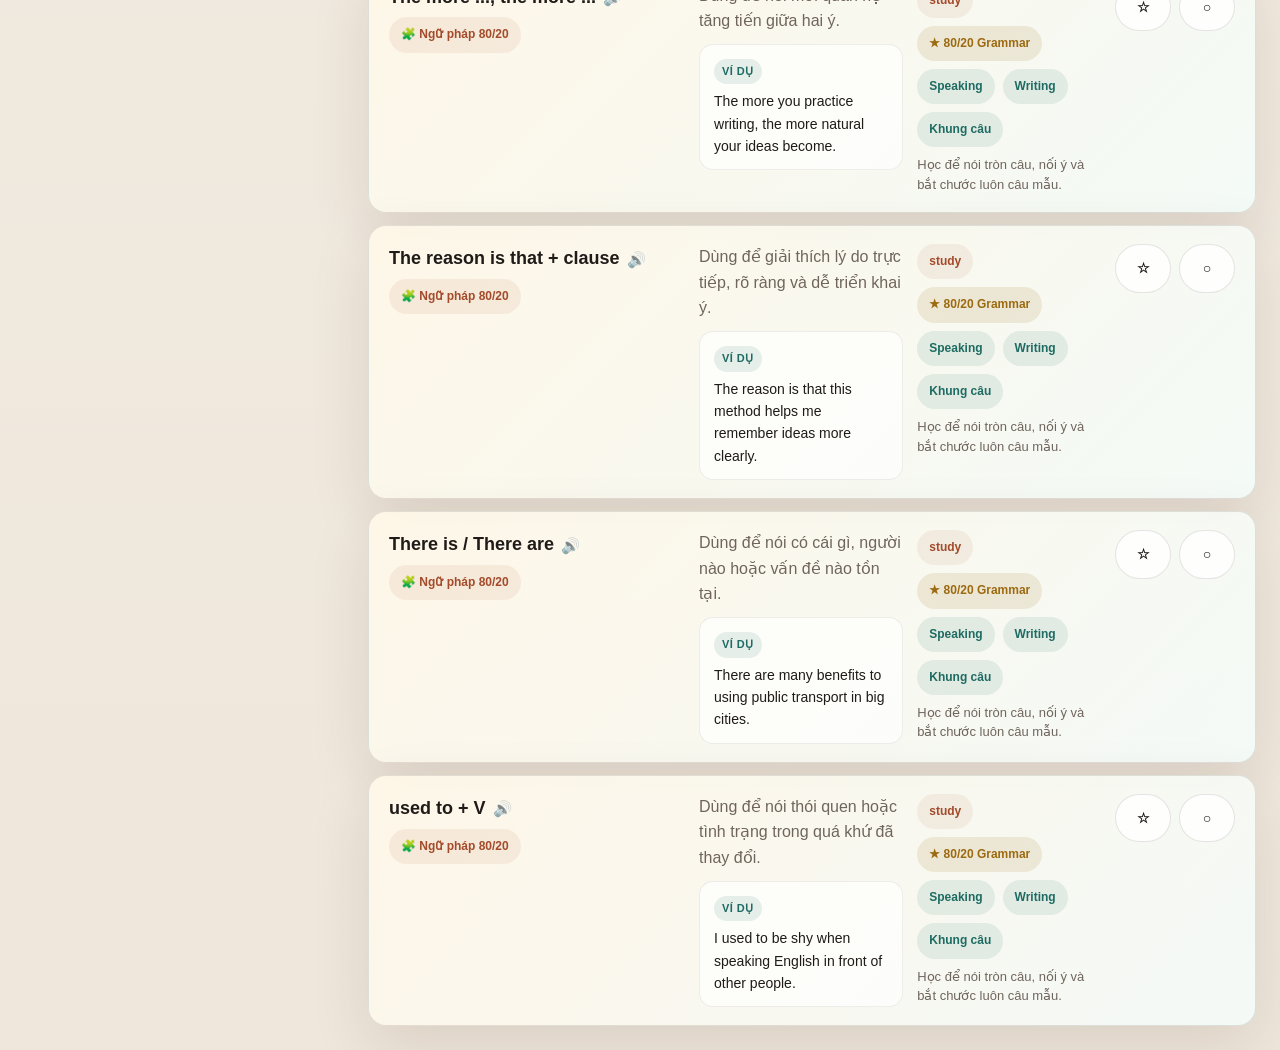
==== commit 4fc76a43: "Compact backup bar: 3 buttons inline, less padding Co-Authored-By: Claude Sonnet 4.6 <noreply@anthro" ====
--- a/index.html
+++ b/index.html
@@ -41,15 +41,15 @@
 
       <div class="theme-list" id="themeList"></div>
 
-      <div class="panel" style="margin:12px 0 0">
-        <p class="mini-label" style="margin:0 0 8px">Sao lưu tiến độ</p>
-        <div style="display:flex;gap:8px;flex-wrap:wrap">
-          <button class="btn ghost" id="exportBtn" style="flex:1;font-size:13px">⬇ Xuất dữ liệu</button>
-          <label class="btn ghost" id="importLabel" style="flex:1;font-size:13px;text-align:center;cursor:pointer">⬆ Nhập dữ liệu
+      <div style="margin:12px 0 0;padding:10px 12px;background:var(--surface-2);border-radius:12px">
+        <p class="mini-label" style="margin:0 0 6px;font-size:10px;opacity:.5;letter-spacing:.05em">SAO LƯU TIẾN ĐỘ</p>
+        <div style="display:flex;gap:6px">
+          <button class="btn ghost" id="exportBtn" style="flex:1;font-size:12px;padding:6px 8px">⬇ Xuất</button>
+          <label class="btn ghost" id="importLabel" style="flex:1;font-size:12px;padding:6px 8px;text-align:center;cursor:pointer">⬆ Nhập
             <input type="file" id="importFile" accept=".json" style="display:none" />
           </label>
+          <a href="mindmap.html" class="btn ghost" style="flex:1;font-size:12px;padding:6px 8px;text-align:center;text-decoration:none">🗺 Map</a>
         </div>
-        <a href="mindmap.html" class="btn ghost" style="display:block;text-align:center;margin-top:8px;font-size:13px;text-decoration:none">🗺 Xem Mindmap</a>
       </div>
     </aside>
 
